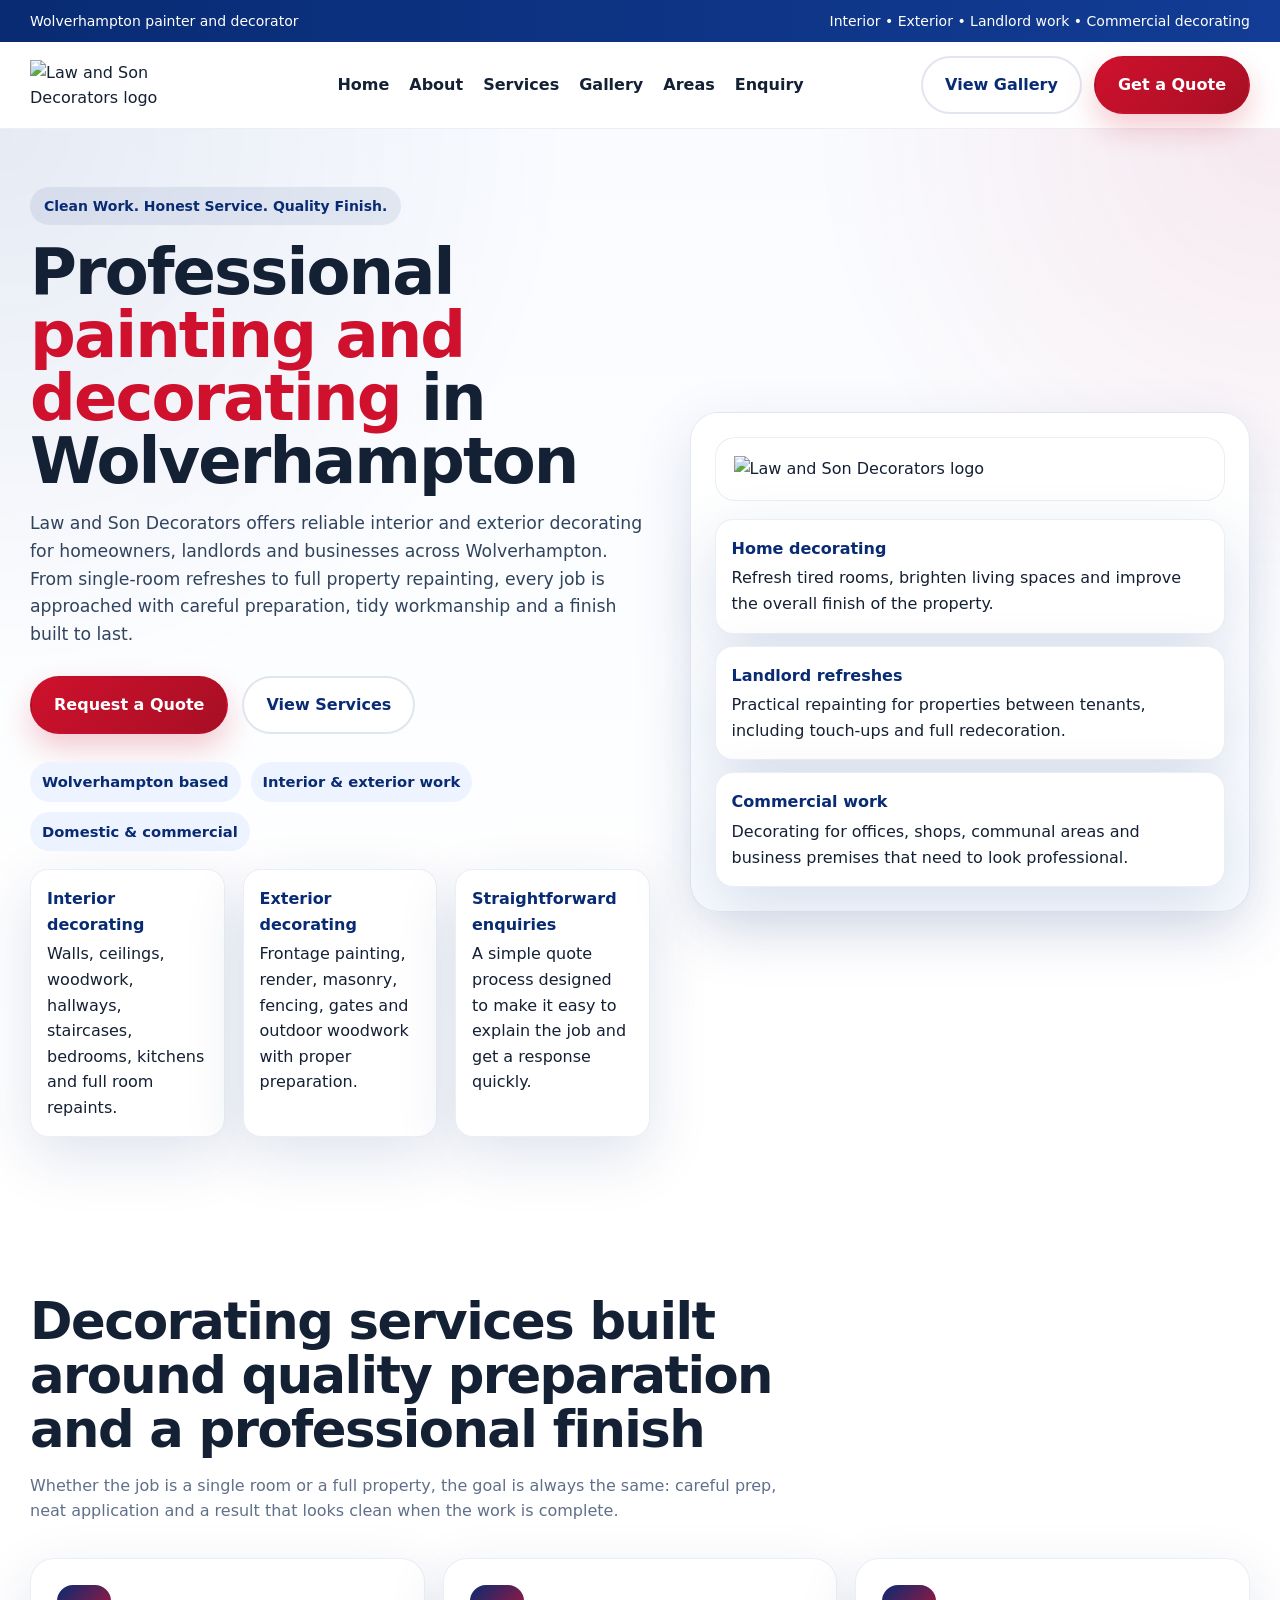
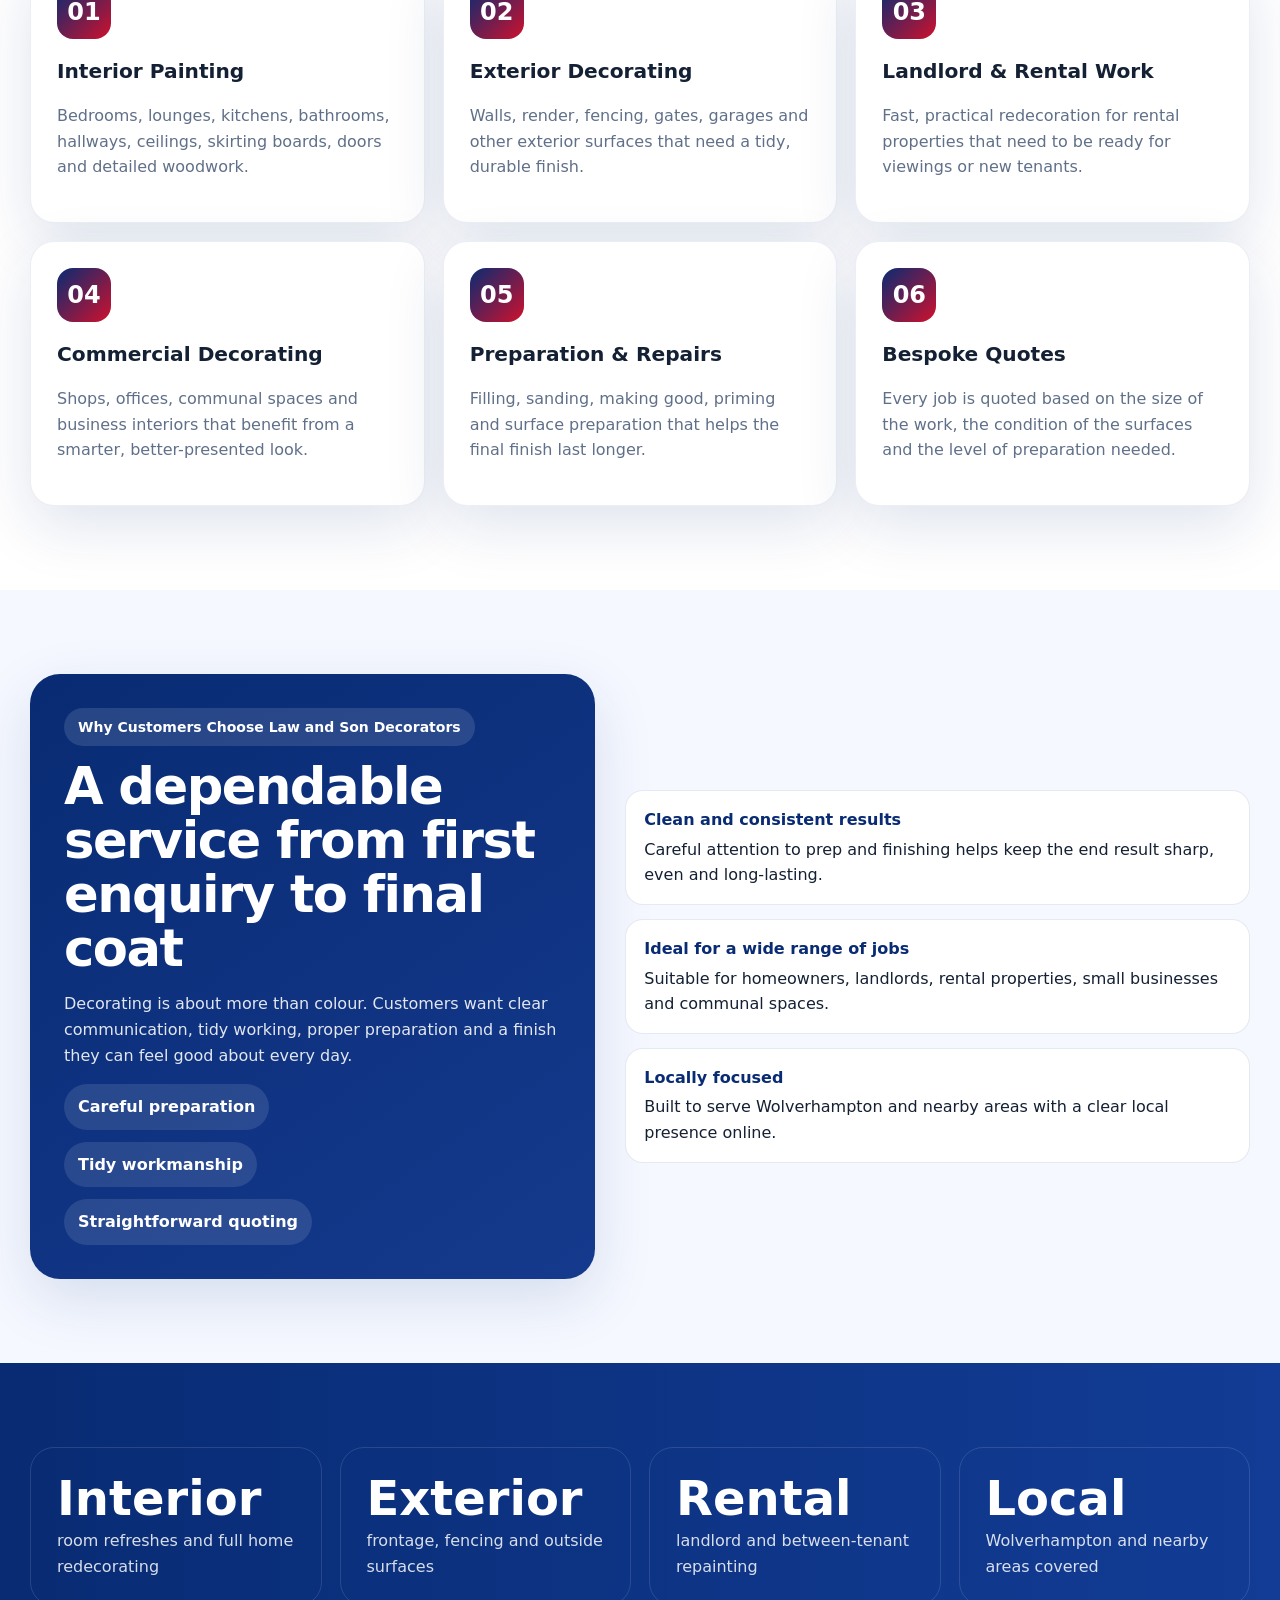
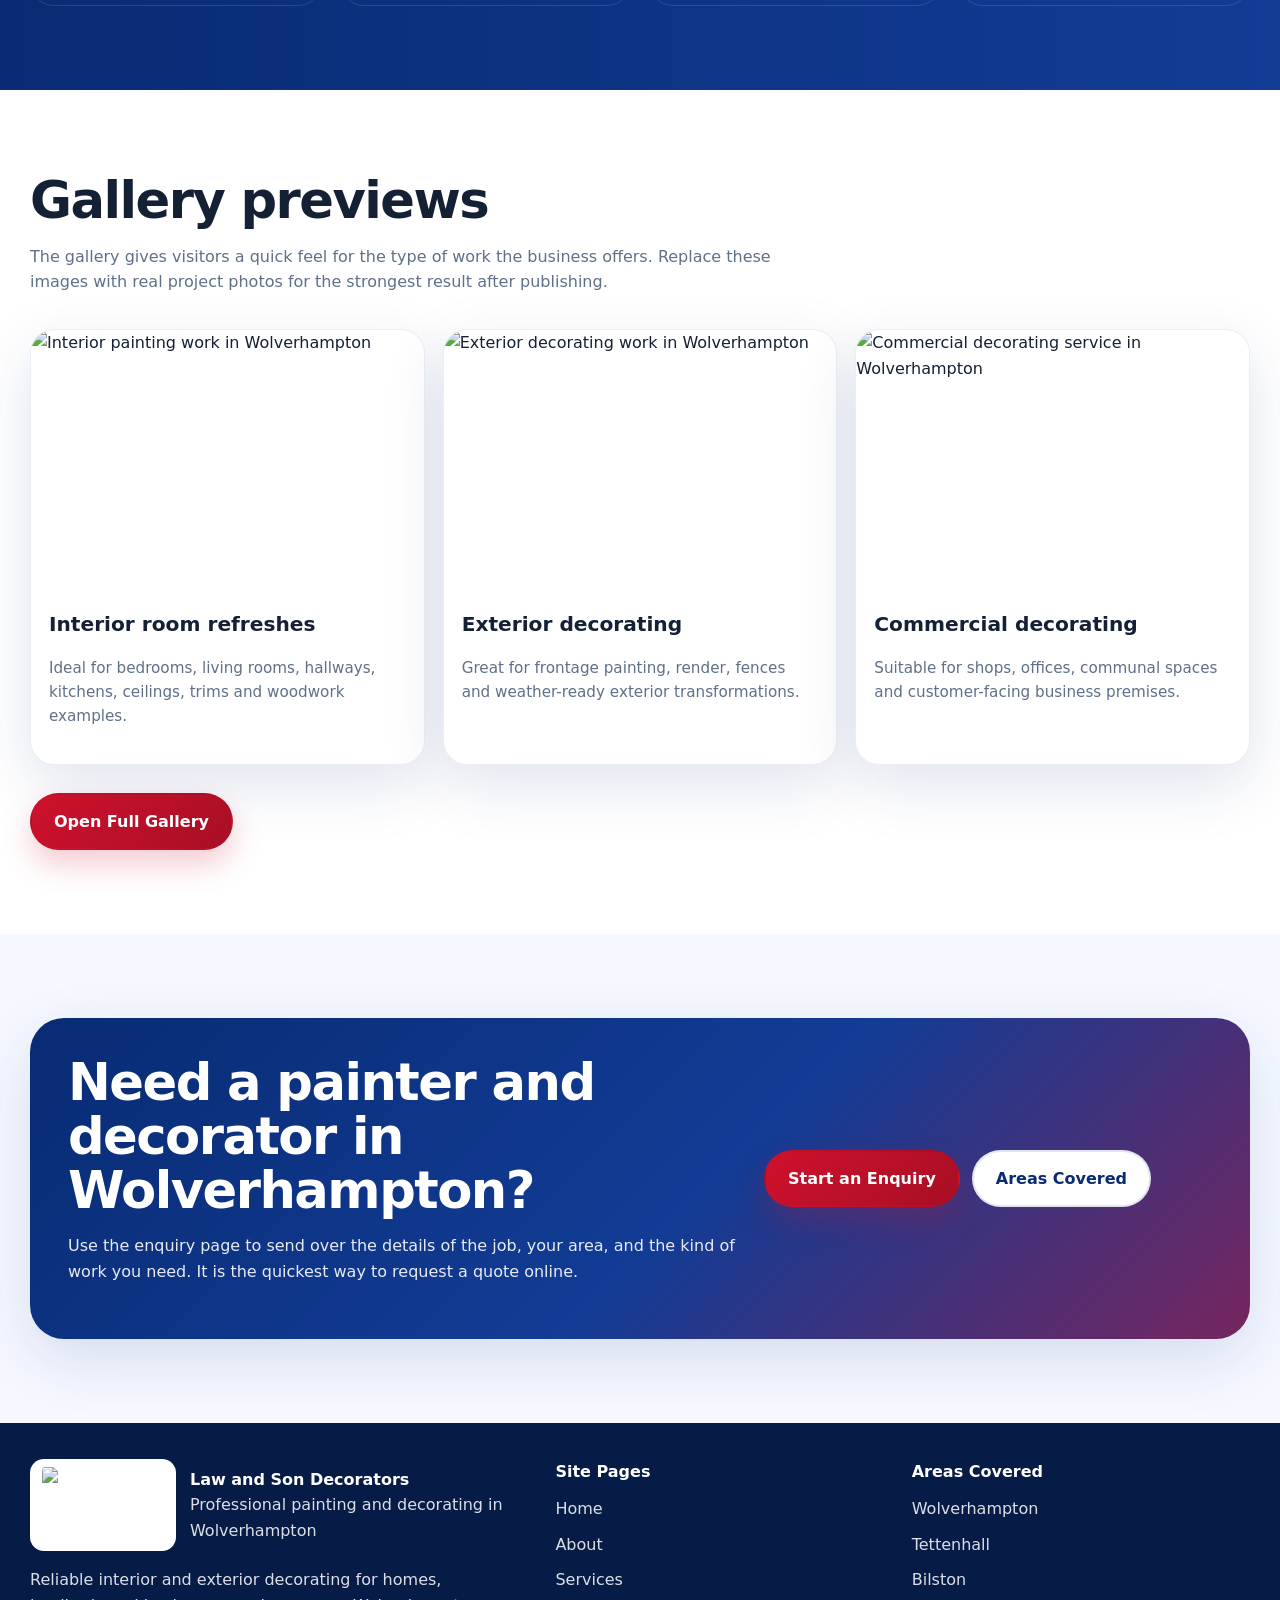
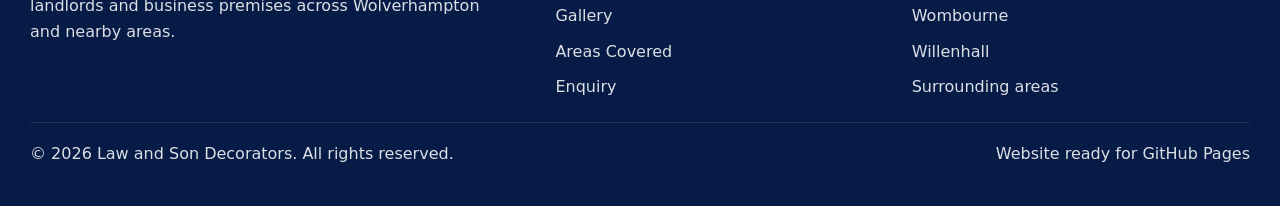
==== index.html @ c10cebc6 "Add files via upload" ====
<!DOCTYPE html>
<html lang="en-GB">
<head>
  <meta charset="UTF-8" />
<meta name="viewport" content="width=device-width, initial-scale=1.0" />
<link rel="icon" href="assets/images/favicon.png" />
<link rel="stylesheet" href="assets/css/styles.css" />
<script defer src="assets/js/main.js"></script>
  <title>Painter and Decorator Wolverhampton | Law and Son Decorators</title>
  <meta name="description" content="Law and Son Decorators provides professional painting and decorating in Wolverhampton, including interior painting, exterior decorating, landlord refreshes and commercial work." />
  <meta name="keywords" content="painter and decorator Wolverhampton, decorators Wolverhampton, interior painting Wolverhampton, exterior painting Wolverhampton, commercial decorator Wolverhampton" />
  <meta name="robots" content="index,follow,max-image-preview:large" />
  <link rel="canonical" href="https://www.lawandsondecorators.co.uk/" />
  <meta property="og:title" content="Law and Son Decorators | Painter and Decorator Wolverhampton" />
  <meta property="og:description" content="Professional painting and decorating services across Wolverhampton and nearby areas." />
  <meta property="og:type" content="website" />
  <meta property="og:locale" content="en_GB" />
  
<script type="application/ld+json">
{
  "@context":"https://schema.org",
  "@type":"HousePainter",
  "name":"Law and Son Decorators",
  "image":"https://www.lawandsondecorators.co.uk/assets/images/logo.jpg",
  "url":"https://www.lawandsondecorators.co.uk/",
  "areaServed":[
    {"@type":"City","name":"Wolverhampton"},
    {"@type":"Place","name":"Tettenhall"},
    {"@type":"Place","name":"Bilston"},
    {"@type":"Place","name":"Wombourne"},
    {"@type":"Place","name":"Willenhall"}
  ],
  "address":{
    "@type":"PostalAddress",
    "addressLocality":"Wolverhampton",
    "addressCountry":"GB"
  },
  "description":"Painting and decorating services in Wolverhampton including interior painting, exterior decorating, landlord refreshes and commercial decorating."
}
</script>

</head>
<body>
  
<div class="topbar">
  <div class="container topbar-inner">
    <div>Wolverhampton painter and decorator</div>
    <div>Interior • Exterior • Landlord work • Commercial decorating</div>
  </div>
</div>

  
<header>
  <div class="container">
    <nav class="nav">
      <a class="brand" href="index.html" aria-label="Law and Son Decorators home">
        <img src="assets/images/logo.jpg" alt="Law and Son Decorators logo" />
      </a>

      <div class="nav-links">
        <a href="index.html">Home</a>
        <a href="about.html">About</a>
        <a href="services.html">Services</a>
        <a href="gallery.html">Gallery</a>
        <a href="areas.html">Areas</a>
        <a href="enquiry.html">Enquiry</a>
      </div>

      <div class="nav-cta">
        <a class="btn btn-secondary" href="gallery.html">View Gallery</a>
        <a class="btn btn-primary" href="enquiry.html">Get a Quote</a>
      </div>

      <button class="menu-btn" id="menuToggle" aria-label="Toggle menu">Menu</button>
    </nav>

    <div class="mobile-panel" id="mobilePanel">
      <div class="mobile-links">
        <a href="index.html">Home</a>
        <a href="about.html">About</a>
        <a href="services.html">Services</a>
        <a href="gallery.html">Gallery</a>
        <a href="areas.html">Areas</a>
        <a href="enquiry.html">Enquiry</a>
      </div>
    </div>
  </div>
</header>


  <main>
    <section class="hero">
      <div class="container hero-grid">
        <div>
          <div class="eyebrow">Clean Work. Honest Service. Quality Finish.</div>
          <h1>Professional <span>painting and decorating</span> in Wolverhampton</h1>
          <p class="lead">
            Law and Son Decorators offers reliable interior and exterior decorating for homeowners, landlords and businesses across Wolverhampton.
            From single-room refreshes to full property repainting, every job is approached with careful preparation, tidy workmanship and a finish built to last.
          </p>

          <div class="hero-actions">
            <a class="btn btn-primary" href="enquiry.html">Request a Quote</a>
            <a class="btn btn-secondary" href="services.html">View Services</a>
          </div>

          <div class="tag-row">
            <span class="tag">Wolverhampton based</span>
            <span class="tag">Interior & exterior work</span>
            <span class="tag">Domestic & commercial</span>
          </div>

          <div class="hero-points">
            <div class="point">
              <strong>Interior decorating</strong>
              Walls, ceilings, woodwork, hallways, staircases, bedrooms, kitchens and full room repaints.
            </div>
            <div class="point">
              <strong>Exterior decorating</strong>
              Frontage painting, render, masonry, fencing, gates and outdoor woodwork with proper preparation.
            </div>
            <div class="point">
              <strong>Straightforward enquiries</strong>
              A simple quote process designed to make it easy to explain the job and get a response quickly.
            </div>
          </div>
        </div>

        <div class="hero-card">
          <div class="hero-logo">
            <img src="assets/images/logo.jpg" alt="Law and Son Decorators logo" />
          </div>
          <div class="quote-stack">
            <div class="point">
              <strong>Home decorating</strong>
              Refresh tired rooms, brighten living spaces and improve the overall finish of the property.
            </div>
            <div class="point">
              <strong>Landlord refreshes</strong>
              Practical repainting for properties between tenants, including touch-ups and full redecoration.
            </div>
            <div class="point">
              <strong>Commercial work</strong>
              Decorating for offices, shops, communal areas and business premises that need to look professional.
            </div>
          </div>
        </div>
      </div>
    </section>

    <section class="section">
      <div class="container">
        <div class="section-head">
          <h2>Decorating services built around quality preparation and a professional finish</h2>
          <p class="muted">
            Whether the job is a single room or a full property, the goal is always the same: careful prep, neat application and a result that looks clean when the work is complete.
          </p>
        </div>

        <div class="grid-3">
          <article class="card">
            <div class="icon">01</div>
            <h3>Interior Painting</h3>
            <p class="muted">Bedrooms, lounges, kitchens, bathrooms, hallways, ceilings, skirting boards, doors and detailed woodwork.</p>
          </article>
          <article class="card">
            <div class="icon">02</div>
            <h3>Exterior Decorating</h3>
            <p class="muted">Walls, render, fencing, gates, garages and other exterior surfaces that need a tidy, durable finish.</p>
          </article>
          <article class="card">
            <div class="icon">03</div>
            <h3>Landlord & Rental Work</h3>
            <p class="muted">Fast, practical redecoration for rental properties that need to be ready for viewings or new tenants.</p>
          </article>
          <article class="card">
            <div class="icon">04</div>
            <h3>Commercial Decorating</h3>
            <p class="muted">Shops, offices, communal spaces and business interiors that benefit from a smarter, better-presented look.</p>
          </article>
          <article class="card">
            <div class="icon">05</div>
            <h3>Preparation & Repairs</h3>
            <p class="muted">Filling, sanding, making good, priming and surface preparation that helps the final finish last longer.</p>
          </article>
          <article class="card">
            <div class="icon">06</div>
            <h3>Bespoke Quotes</h3>
            <p class="muted">Every job is quoted based on the size of the work, the condition of the surfaces and the level of preparation needed.</p>
          </article>
        </div>
      </div>
    </section>

    <section class="section off">
      <div class="container split">
        <div class="panel">
          <div>
            <div class="eyebrow">Why Customers Choose Law and Son Decorators</div>
            <h2 style="color:white;margin-top:14px;">A dependable service from first enquiry to final coat</h2>
            <p>
              Decorating is about more than colour. Customers want clear communication, tidy working, proper preparation and a finish they can feel good about every day.
            </p>
          </div>
          <div class="badges">
            <div class="badge">Careful preparation</div>
            <div class="badge">Tidy workmanship</div>
            <div class="badge">Straightforward quoting</div>
          </div>
        </div>

        <div>
          <div class="checklist">
            <div class="check">
              <strong>Clean and consistent results</strong>
              Careful attention to prep and finishing helps keep the end result sharp, even and long-lasting.
            </div>
            <div class="check">
              <strong>Ideal for a wide range of jobs</strong>
              Suitable for homeowners, landlords, rental properties, small businesses and communal spaces.
            </div>
            <div class="check">
              <strong>Locally focused</strong>
              Built to serve Wolverhampton and nearby areas with a clear local presence online.
            </div>
          </div>
        </div>
      </div>
    </section>

    <section class="section stats">
      <div class="container">
        <div class="stats-grid">
          <div class="stat-card">
            <strong>Interior</strong>
            <span>room refreshes and full home redecorating</span>
          </div>
          <div class="stat-card">
            <strong>Exterior</strong>
            <span>frontage, fencing and outside surfaces</span>
          </div>
          <div class="stat-card">
            <strong>Rental</strong>
            <span>landlord and between-tenant repainting</span>
          </div>
          <div class="stat-card">
            <strong>Local</strong>
            <span>Wolverhampton and nearby areas covered</span>
          </div>
        </div>
      </div>
    </section>

    <section class="section">
      <div class="container">
        <div class="section-head">
          <h2>Gallery previews</h2>
          <p class="muted">
            The gallery gives visitors a quick feel for the type of work the business offers. Replace these images with real project photos for the strongest result after publishing.
          </p>
        </div>

        <div class="gallery-grid">
          <article class="photo-card">
            <img src="assets/images/interior-painting.jpg" alt="Interior painting work in Wolverhampton" />
            <div class="copy">
              <h3>Interior room refreshes</h3>
              <p class="small">Ideal for bedrooms, living rooms, hallways, kitchens, ceilings, trims and woodwork examples.</p>
            </div>
          </article>
          <article class="photo-card">
            <img src="assets/images/exterior-decorating.jpg" alt="Exterior decorating work in Wolverhampton" />
            <div class="copy">
              <h3>Exterior decorating</h3>
              <p class="small">Great for frontage painting, render, fences and weather-ready exterior transformations.</p>
            </div>
          </article>
          <article class="photo-card">
            <img src="assets/images/commercial-decorating.jpg" alt="Commercial decorating service in Wolverhampton" />
            <div class="copy">
              <h3>Commercial decorating</h3>
              <p class="small">Suitable for shops, offices, communal spaces and customer-facing business premises.</p>
            </div>
          </article>
        </div>

        <div style="margin-top:28px;">
          <a class="btn btn-primary" href="gallery.html">Open Full Gallery</a>
        </div>
      </div>
    </section>

    <section class="section off">
      <div class="container">
        <div class="cta-box">
          <div>
            <h2 style="color:white;margin:0 0 12px;">Need a painter and decorator in Wolverhampton?</h2>
            <p>
              Use the enquiry page to send over the details of the job, your area, and the kind of work you need. It is the quickest way to request a quote online.
            </p>
          </div>
          <div style="display:flex;gap:12px;flex-wrap:wrap;">
            <a class="btn btn-primary" href="enquiry.html">Start an Enquiry</a>
            <a class="btn btn-secondary" href="areas.html">Areas Covered</a>
          </div>
        </div>
      </div>
    </section>
  </main>

  
<footer>
  <div class="container">
    <div class="footer-top">
      <div>
        <div class="footer-brand">
          <img src="assets/images/logo.jpg" alt="Law and Son Decorators footer logo" />
          <div>
            <div style="font-weight:800;color:white;">Law and Son Decorators</div>
            <div>Professional painting and decorating in Wolverhampton</div>
          </div>
        </div>
        <p style="max-width:46ch;margin-top:16px;">
          Reliable interior and exterior decorating for homes, landlords and business premises across Wolverhampton and nearby areas.
        </p>
      </div>

      <div>
        <div style="font-weight:800;color:white;margin-bottom:12px;">Site Pages</div>
        <div class="footer-list">
          <a href="index.html">Home</a>
          <a href="about.html">About</a>
          <a href="services.html">Services</a>
          <a href="gallery.html">Gallery</a>
          <a href="areas.html">Areas Covered</a>
          <a href="enquiry.html">Enquiry</a>
        </div>
      </div>

      <div>
        <div style="font-weight:800;color:white;margin-bottom:12px;">Areas Covered</div>
        <div class="footer-list">
          <span>Wolverhampton</span>
          <span>Tettenhall</span>
          <span>Bilston</span>
          <span>Wombourne</span>
          <span>Willenhall</span>
          <span>Surrounding areas</span>
        </div>
      </div>
    </div>

    <div class="copy-row">
      <div>© 2026 Law and Son Decorators. All rights reserved.</div>
      <div>Website ready for GitHub Pages</div>
    </div>
  </div>
</footer>

</body>
</html>
---- assets/css/styles.css ----
:root{
  --navy:#082b73;
  --navy-2:#123c95;
  --red:#cf112d;
  --red-2:#e43a52;
  --red-3:#a70f24;
  --white:#ffffff;
  --off:#f5f8ff;
  --off-2:#eef4ff;
  --ink:#142033;
  --muted:#607089;
  --line:#d8e1ef;
  --shadow:0 20px 60px rgba(8,43,115,.13);
  --radius:24px;
  --radius-sm:18px;
  --max:1220px;
}
*{box-sizing:border-box}
html{scroll-behavior:smooth}
body{
  margin:0;
  font-family:Inter,ui-sans-serif,system-ui,-apple-system,"Segoe UI",Arial,sans-serif;
  color:var(--ink);
  background:#fff;
  line-height:1.6;
}
img{max-width:100%;display:block}
a{text-decoration:none;color:inherit}
.container{width:min(var(--max),calc(100% - 32px));margin:0 auto}
.topbar{
  background:linear-gradient(90deg,var(--navy),var(--navy-2));
  color:#fff;
  font-size:14px;
}
.topbar-inner{
  display:flex;
  justify-content:space-between;
  gap:14px;
  flex-wrap:wrap;
  padding:10px 0;
}
header{
  position:sticky;
  top:0;
  z-index:50;
  background:rgba(255,255,255,.96);
  backdrop-filter:blur(14px);
  border-bottom:1px solid rgba(8,43,115,.08);
}
.nav{
  display:flex;
  align-items:center;
  justify-content:space-between;
  gap:18px;
  padding:14px 0;
}
.brand img{
  width:190px;
  max-width:44vw;
  object-fit:contain;
}
.nav-links{
  display:flex;
  align-items:center;
  gap:20px;
  font-weight:700;
}
.nav-links a:hover,.nav-links a.active{color:var(--navy)}
.nav-cta{
  display:flex;
  align-items:center;
  gap:12px;
}
.menu-btn{
  display:none;
  border:1px solid var(--line);
  background:#fff;
  border-radius:12px;
  padding:10px 12px;
  color:var(--navy);
  font-weight:800;
}
.mobile-panel{display:none;padding:0 0 14px}
.mobile-panel.open{display:block}
.mobile-links{
  display:grid;
  gap:10px;
  padding-top:10px;
  border-top:1px solid rgba(8,43,115,.08);
}
.mobile-links a{
  padding:10px 0;
  font-weight:700;
}
.btn{
  display:inline-flex;
  align-items:center;
  justify-content:center;
  gap:10px;
  border-radius:999px;
  padding:14px 22px;
  border:2px solid transparent;
  font-weight:800;
  transition:.2s ease;
}
.btn:hover{transform:translateY(-1px)}
.btn-primary{
  background:linear-gradient(135deg,var(--red),var(--red-3));
  color:#fff;
  box-shadow:0 14px 30px rgba(207,17,45,.22);
}
.btn-secondary{
  background:#fff;
  color:var(--navy);
  border-color:rgba(8,43,115,.12);
}
.hero{
  position:relative;
  overflow:hidden;
  background:
    radial-gradient(circle at top right, rgba(207,17,45,.08), transparent 28%),
    radial-gradient(circle at left top, rgba(8,43,115,.08), transparent 34%),
    linear-gradient(180deg, #f9fbff 0%, #fff 85%);
}
.hero-grid{
  display:grid;
  grid-template-columns:1.05fr .95fr;
  gap:40px;
  align-items:center;
  padding:58px 0 74px;
}
.eyebrow{
  display:inline-flex;
  align-items:center;
  gap:10px;
  padding:8px 14px;
  border-radius:999px;
  background:rgba(8,43,115,.08);
  color:var(--navy);
  font-weight:800;
  font-size:14px;
}
h1,.h1{
  font-size:clamp(2.4rem,5vw,4.7rem);
  line-height:.98;
  letter-spacing:-.03em;
  margin:16px 0 18px;
}
h2,.h2{
  font-size:clamp(2rem,4vw,3.2rem);
  line-height:1.05;
  letter-spacing:-.03em;
  margin:0 0 12px;
}
h3{
  margin:0 0 8px;
  font-size:1.26rem;
}
.lead{
  font-size:1.08rem;
  color:#31445d;
  max-width:63ch;
}
.hero h1 span,.page-banner h1 span{color:var(--red)}
.hero-actions{
  display:flex;
  gap:14px;
  flex-wrap:wrap;
  margin:28px 0;
}
.hero-points,.stats-grid,.grid-2,.grid-3,.gallery-grid,.service-detail-grid,.areas-grid,.testimonial-grid,.footer-top{
  display:grid;
  gap:18px;
}
.hero-points{grid-template-columns:repeat(3,minmax(0,1fr)); margin-top:18px}
.grid-2{grid-template-columns:repeat(2,minmax(0,1fr))}
.grid-3,.areas-grid,.testimonial-grid{grid-template-columns:repeat(3,minmax(0,1fr))}
.stats-grid{grid-template-columns:repeat(4,minmax(0,1fr))}
.gallery-grid{grid-template-columns:repeat(3,minmax(0,1fr))}
.service-detail-grid{grid-template-columns:repeat(2,minmax(0,1fr))}
.card,.stat-card,.info-card,.photo-card,.contact-card,.feature-card{
  background:#fff;
  border:1px solid rgba(8,43,115,.08);
  border-radius:var(--radius);
  padding:26px;
  box-shadow:var(--shadow);
}
.point{
  background:#fff;
  border:1px solid rgba(8,43,115,.08);
  border-radius:18px;
  padding:16px;
  box-shadow:var(--shadow);
}
.point strong,.check strong,.service-list li strong,.contact-list strong{display:block;color:var(--navy);margin-bottom:4px}
.hero-card{
  background:linear-gradient(180deg,#fff 0%,#f8fbff 100%);
  border:1px solid rgba(8,43,115,.10);
  border-radius:28px;
  padding:24px;
  box-shadow:var(--shadow);
}
.hero-logo{
  width:100%;
  background:#fff;
  border-radius:20px;
  padding:18px;
  border:1px solid rgba(8,43,115,.08);
}
.quote-stack{display:grid;gap:12px;margin-top:18px}
.section{padding:84px 0}
.section.off{background:var(--off)}
.section-head{
  max-width:780px;
  margin-bottom:34px;
}
.section-head.center{text-align:center;margin-left:auto;margin-right:auto}
.muted{color:var(--muted)}
.icon{
  width:54px;
  height:54px;
  border-radius:16px;
  display:grid;
  place-items:center;
  margin-bottom:16px;
  color:#fff;
  font-weight:900;
  font-size:24px;
  background:linear-gradient(135deg,var(--navy),var(--red));
}
.split{
  display:grid;
  grid-template-columns:.95fr 1.05fr;
  gap:30px;
  align-items:center;
}
.panel{
  background:linear-gradient(145deg,var(--navy),#153a8d);
  color:#fff;
  border-radius:30px;
  padding:34px;
  min-height:420px;
  box-shadow:var(--shadow);
  display:flex;
  flex-direction:column;
  justify-content:space-between;
}
.panel .eyebrow{background:rgba(255,255,255,.12); color:#fff}
.panel p{color:rgba(255,255,255,.88)}
.badges{display:grid;gap:12px}
.badge{
  display:inline-flex;
  width:fit-content;
  align-items:center;
  gap:10px;
  padding:10px 14px;
  border-radius:999px;
  background:rgba(255,255,255,.11);
  font-weight:700;
}
.checklist,.seo-list,.contact-list,.service-list,.process-grid{
  display:grid;
  gap:14px;
}
.check,.seo-item,.contact-item,.area-card{
  border:1px solid rgba(8,43,115,.10);
  border-radius:18px;
  padding:16px 18px;
  background:#fff;
}
.stats{
  background:linear-gradient(90deg,var(--navy),#123c95);
  color:#fff;
}
.stat-card{background:transparent;border-color:rgba(255,255,255,.12);box-shadow:none}
.stat-card strong{
  display:block;
  font-size:clamp(2rem,4vw,3rem);
  line-height:1;
  margin-bottom:6px;
}
.stat-card span{color:rgba(255,255,255,.84)}
.photo-card{
  padding:0;
  overflow:hidden;
}
.photo-card img{
  width:100%;
  height:260px;
  object-fit:cover;
}
.photo-card .copy{padding:18px 18px 20px}
.service-list{
  list-style:none;
  padding:0;
  margin:0;
}
.service-list li{
  border:1px solid rgba(8,43,115,.08);
  border-radius:18px;
  padding:16px 18px;
  background:#fff;
}
.page-banner{
  background:
    radial-gradient(circle at top right, rgba(207,17,45,.08), transparent 25%),
    linear-gradient(180deg,#f8fbff 0%,#fff 100%);
  padding:64px 0 54px;
}
.breadcrumb{
  font-size:.95rem;
  color:var(--muted);
}
.image-cover{
  width:100%;
  height:100%;
  min-height:340px;
  object-fit:cover;
  border-radius:28px;
  box-shadow:var(--shadow);
}
.form{
  display:grid;
  gap:14px;
}
.field{
  display:grid;
  gap:8px;
}
label{font-weight:700;color:var(--navy)}
input,textarea,select{
  width:100%;
  border:1px solid #cbd5e1;
  border-radius:16px;
  padding:14px 16px;
  font:inherit;
  outline:none;
  background:#fff;
}
input:focus,textarea:focus,select:focus{
  border-color:var(--navy);
  box-shadow:0 0 0 4px rgba(8,43,115,.08);
}
textarea{resize:vertical; min-height:170px}
footer{
  background:#061b46;
  color:rgba(255,255,255,.86);
  padding:36px 0 40px;
}
.footer-top{
  grid-template-columns:1.2fr .8fr .8fr;
  align-items:start;
  margin-bottom:22px;
}
.footer-brand{
  display:flex;
  align-items:center;
  gap:14px;
}
.footer-brand img{
  width:180px;
  background:#fff;
  padding:8px 12px;
  border-radius:14px;
}
.footer-list{
  display:grid;
  gap:10px;
}
.footer-list a:hover{color:#fff}
.copy-row{
  border-top:1px solid rgba(255,255,255,.10);
  padding-top:18px;
  display:flex;
  justify-content:space-between;
  gap:12px;
  flex-wrap:wrap;
}
.small{font-size:.95rem;color:var(--muted)}
.cta-box{
  background:linear-gradient(135deg,var(--navy),#123c95 55%,var(--red) 140%);
  color:#fff;
  border-radius:34px;
  padding:38px;
  box-shadow:var(--shadow);
  display:grid;
  grid-template-columns:1.2fr .8fr;
  gap:24px;
  align-items:center;
}
.cta-box p{color:rgba(255,255,255,.9)}
.table-like{
  display:grid;
  gap:12px;
}
.table-row{
  display:grid;
  grid-template-columns:1fr 1fr;
  gap:14px;
}
.notice{
  border-left:4px solid var(--red);
  padding-left:14px;
}
@media (max-width:1024px){
  .hero-grid,.split,.cta-box,.footer-top,.table-row{grid-template-columns:1fr}
  .grid-3,.gallery-grid,.service-detail-grid,.areas-grid,.testimonial-grid,.stats-grid{grid-template-columns:repeat(2,minmax(0,1fr))}
  .hero-points{grid-template-columns:1fr}
}
@media (max-width:780px){
  .nav-links,.nav-cta{display:none}
  .menu-btn{display:inline-flex}
  .section{padding:66px 0}
  .grid-2,.grid-3,.gallery-grid,.service-detail-grid,.areas-grid,.testimonial-grid,.stats-grid{grid-template-columns:1fr}
  .topbar-inner{justify-content:center;text-align:center}
  h1,.h1,h2,.h2{font-size:clamp(2rem,12vw,3.6rem)}
}

.faq-list{display:grid;gap:14px}
.faq-item{background:#fff;border:1px solid rgba(8,43,115,.08);border-radius:20px;padding:18px 20px;box-shadow:var(--shadow)}
.faq-item h3{margin:0 0 6px}
.tag-row{display:flex;gap:10px;flex-wrap:wrap;margin-top:14px}
.tag{display:inline-flex;align-items:center;padding:8px 12px;border-radius:999px;background:var(--off-2);color:var(--navy);font-weight:700;font-size:.92rem}
.highlight{background:linear-gradient(135deg,var(--off),#fff);border:1px solid rgba(8,43,115,.08);border-radius:24px;padding:24px;box-shadow:var(--shadow)}
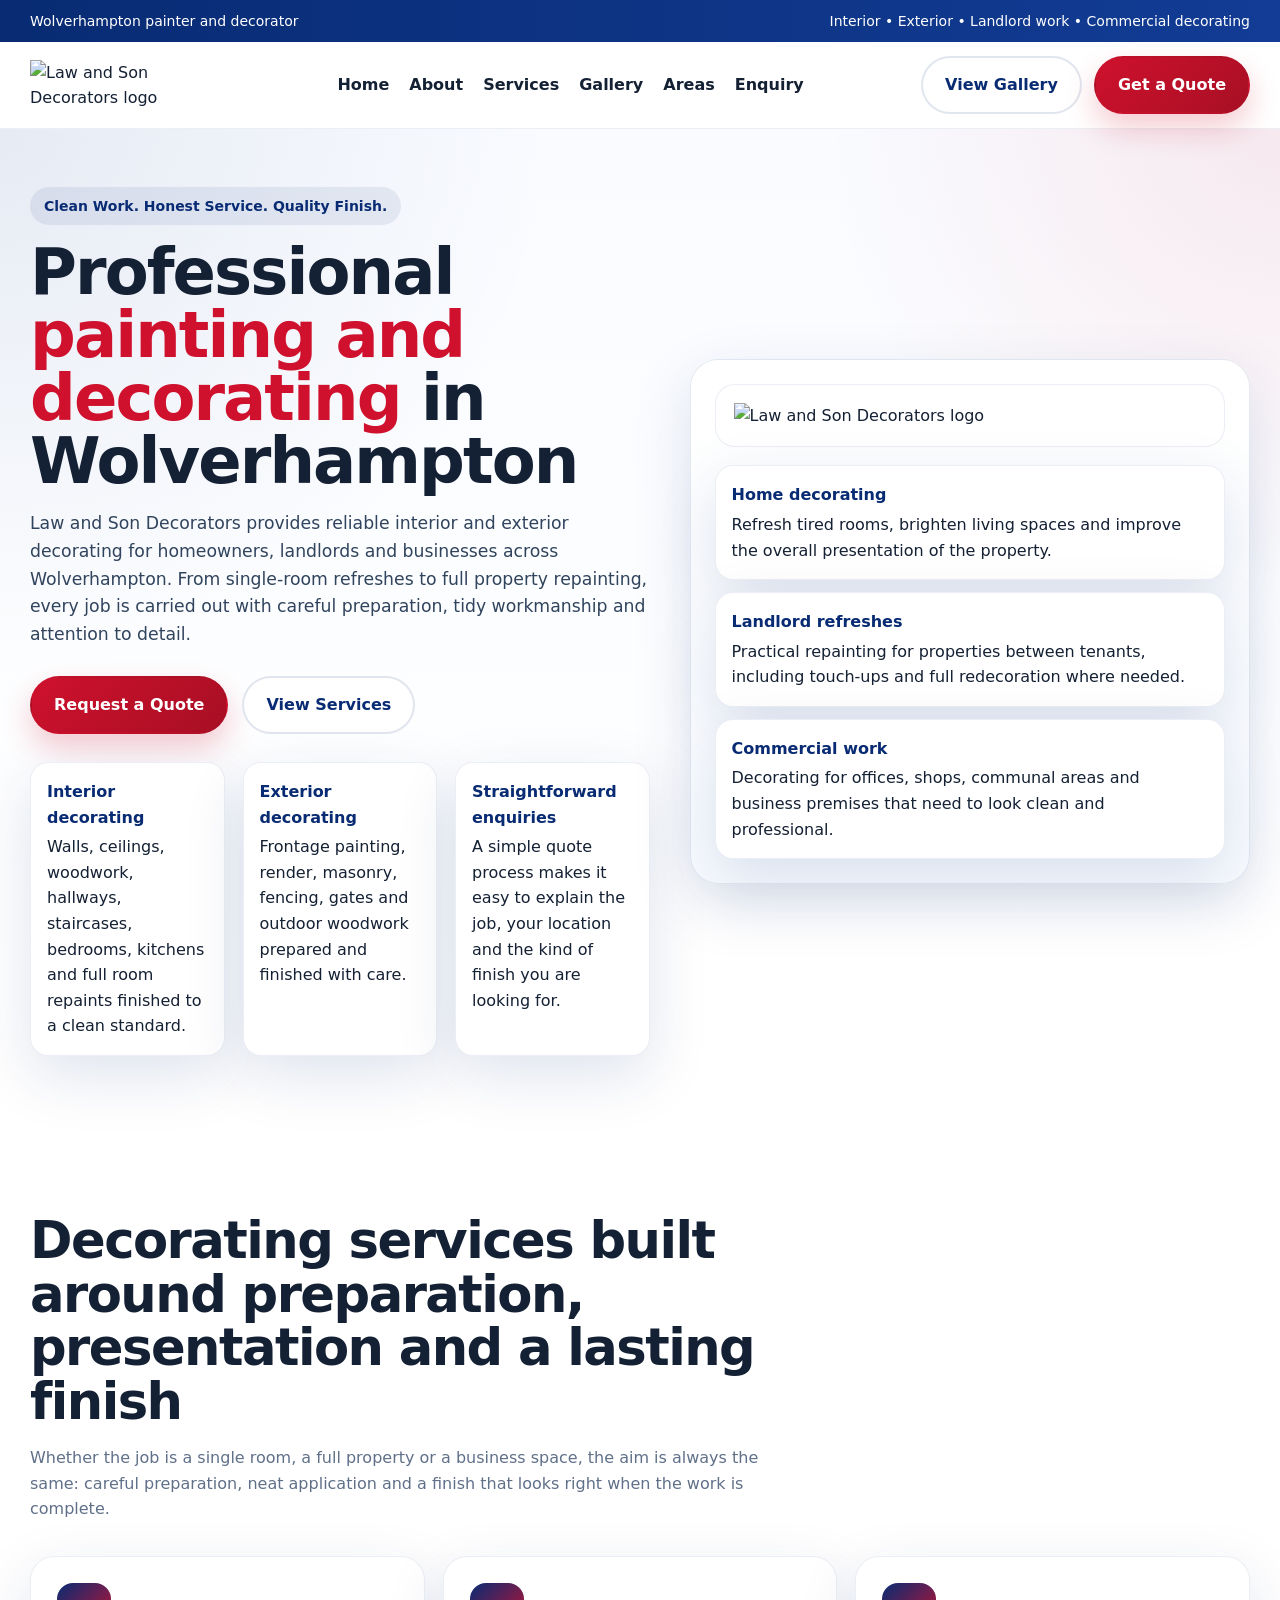
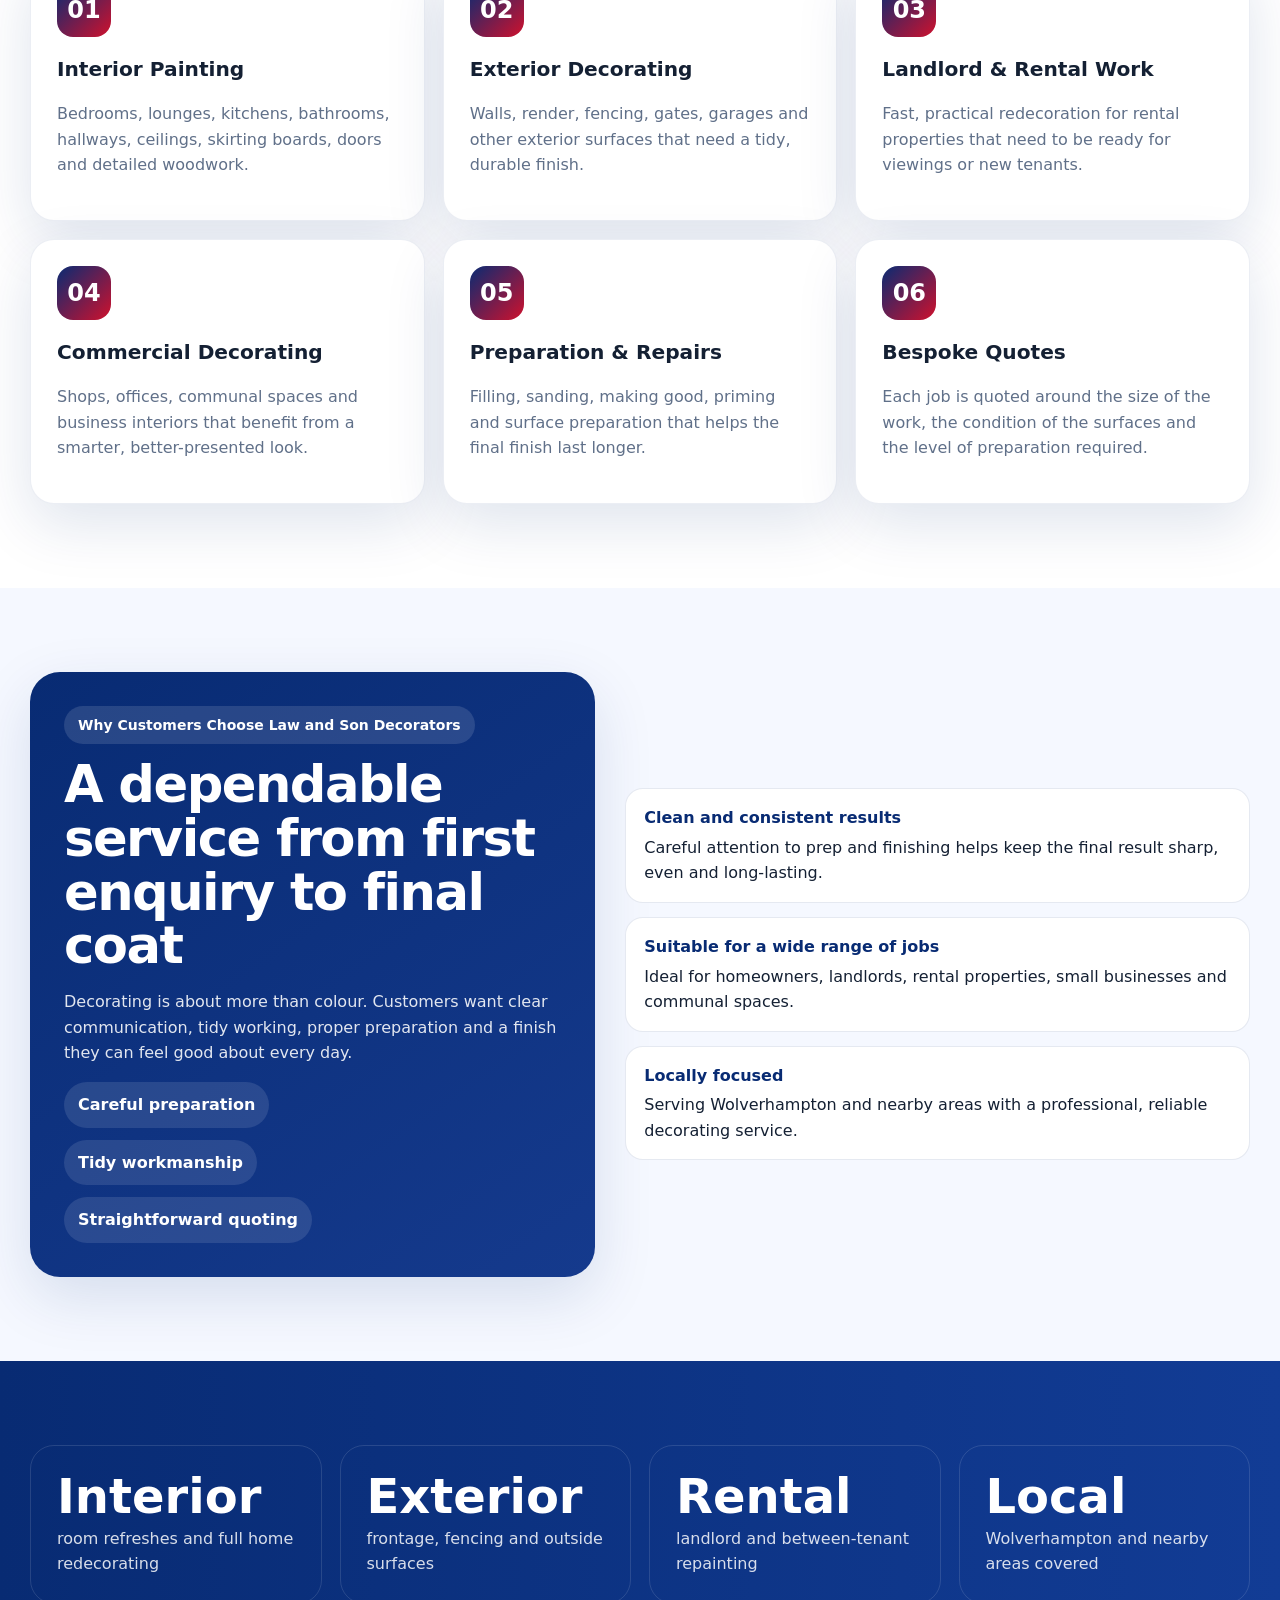
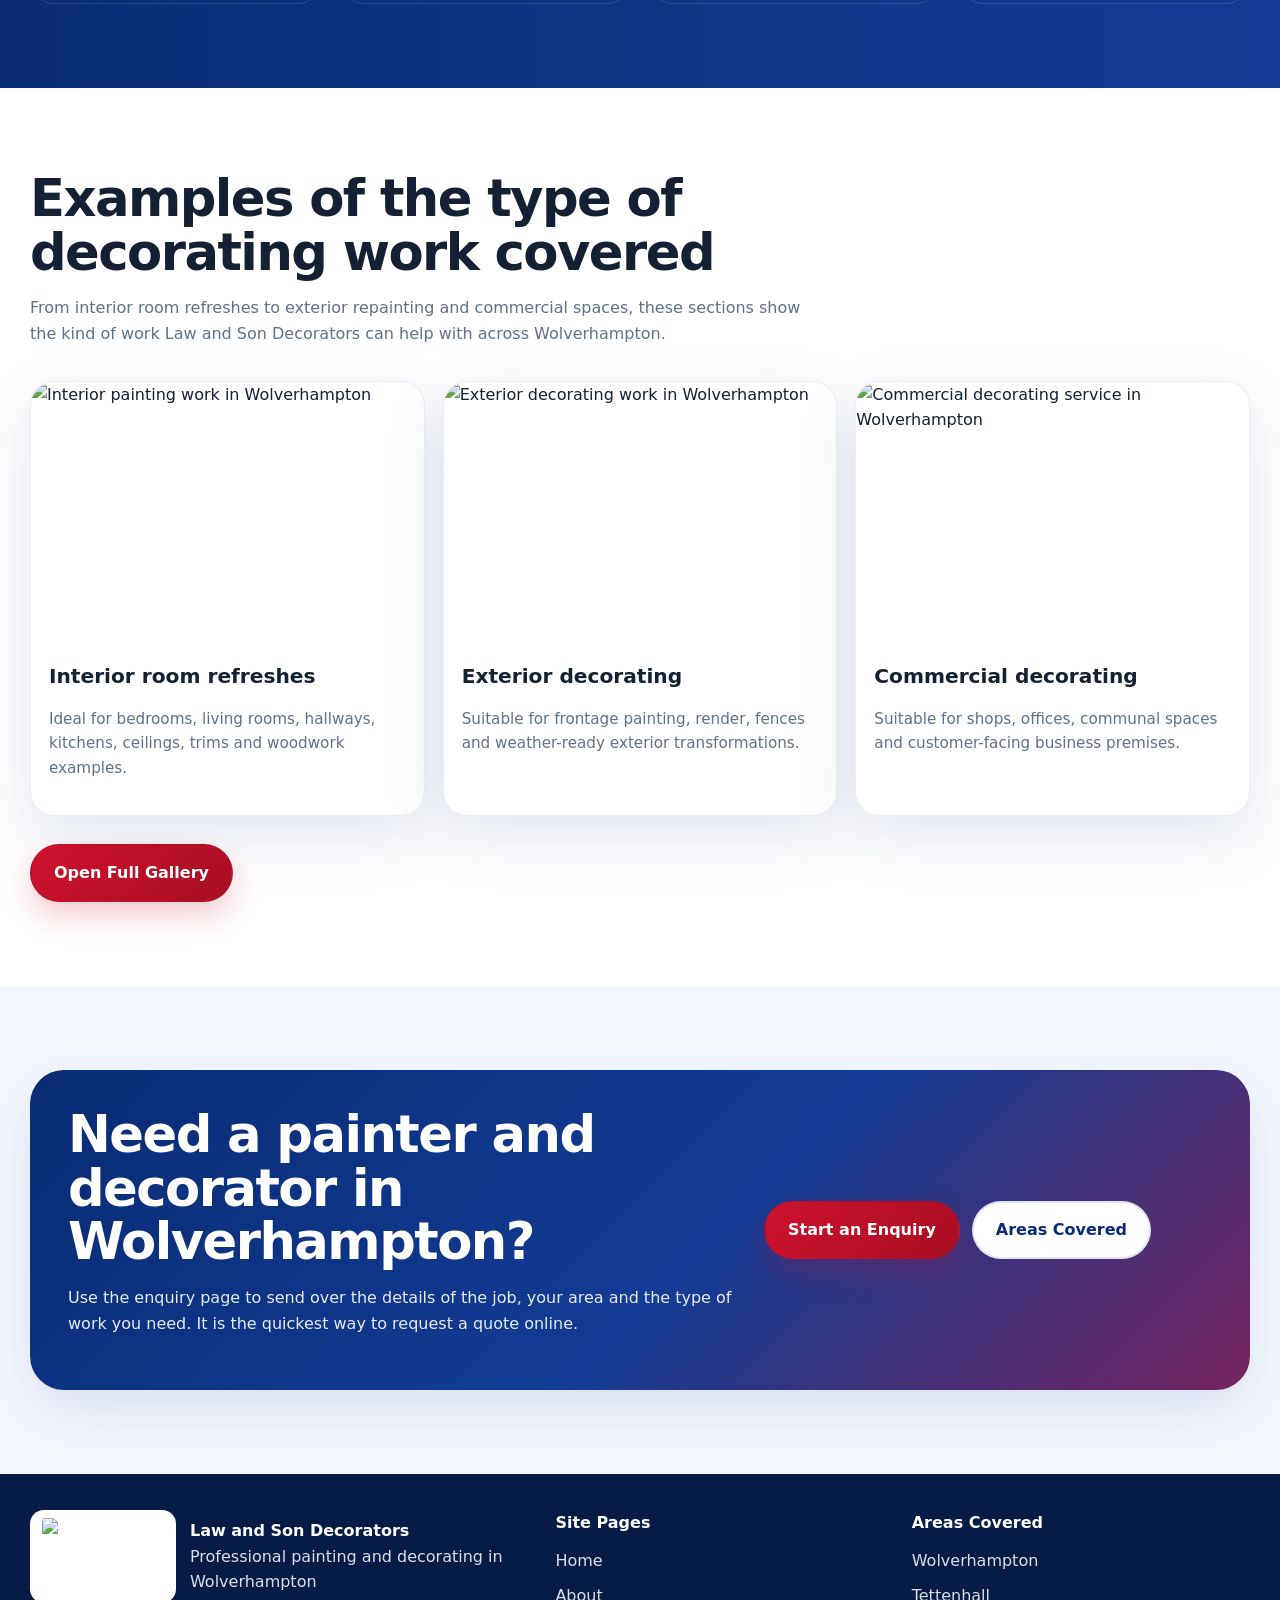
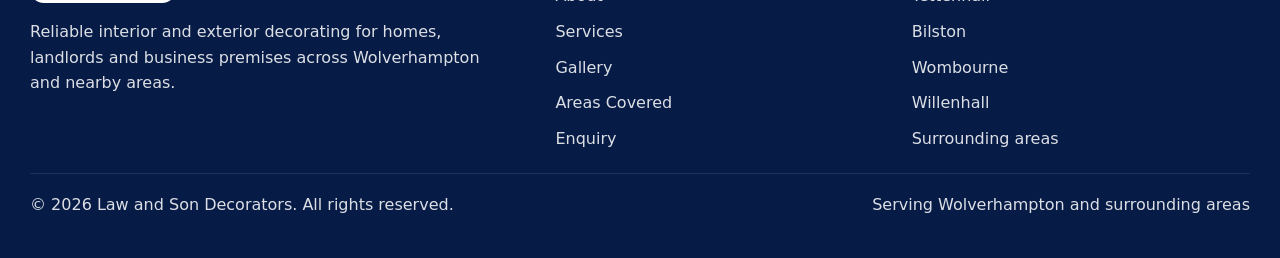
==== commit ff2f7e79: "Add files via upload" ====
--- a/index.html
+++ b/index.html
@@ -11,10 +11,6 @@
   <meta name="keywords" content="painter and decorator Wolverhampton, decorators Wolverhampton, interior painting Wolverhampton, exterior painting Wolverhampton, commercial decorator Wolverhampton" />
   <meta name="robots" content="index,follow,max-image-preview:large" />
   <link rel="canonical" href="https://www.lawandsondecorators.co.uk/" />
-  <meta property="og:title" content="Law and Son Decorators | Painter and Decorator Wolverhampton" />
-  <meta property="og:description" content="Professional painting and decorating services across Wolverhampton and nearby areas." />
-  <meta property="og:type" content="website" />
-  <meta property="og:locale" content="en_GB" />
   
 <script type="application/ld+json">
 {
@@ -87,7 +83,6 @@
   </div>
 </header>
 
-
   <main>
     <section class="hero">
       <div class="container hero-grid">
@@ -95,8 +90,8 @@
           <div class="eyebrow">Clean Work. Honest Service. Quality Finish.</div>
           <h1>Professional <span>painting and decorating</span> in Wolverhampton</h1>
           <p class="lead">
-            Law and Son Decorators offers reliable interior and exterior decorating for homeowners, landlords and businesses across Wolverhampton.
-            From single-room refreshes to full property repainting, every job is approached with careful preparation, tidy workmanship and a finish built to last.
+            Law and Son Decorators provides reliable interior and exterior decorating for homeowners, landlords and businesses across Wolverhampton.
+            From single-room refreshes to full property repainting, every job is carried out with careful preparation, tidy workmanship and attention to detail.
           </p>
 
           <div class="hero-actions">
@@ -104,24 +99,18 @@
             <a class="btn btn-secondary" href="services.html">View Services</a>
           </div>
 
-          <div class="tag-row">
-            <span class="tag">Wolverhampton based</span>
-            <span class="tag">Interior & exterior work</span>
-            <span class="tag">Domestic & commercial</span>
-          </div>
-
           <div class="hero-points">
             <div class="point">
               <strong>Interior decorating</strong>
-              Walls, ceilings, woodwork, hallways, staircases, bedrooms, kitchens and full room repaints.
+              Walls, ceilings, woodwork, hallways, staircases, bedrooms, kitchens and full room repaints finished to a clean standard.
             </div>
             <div class="point">
               <strong>Exterior decorating</strong>
-              Frontage painting, render, masonry, fencing, gates and outdoor woodwork with proper preparation.
+              Frontage painting, render, masonry, fencing, gates and outdoor woodwork prepared and finished with care.
             </div>
             <div class="point">
               <strong>Straightforward enquiries</strong>
-              A simple quote process designed to make it easy to explain the job and get a response quickly.
+              A simple quote process makes it easy to explain the job, your location and the kind of finish you are looking for.
             </div>
           </div>
         </div>
@@ -133,15 +122,15 @@
           <div class="quote-stack">
             <div class="point">
               <strong>Home decorating</strong>
-              Refresh tired rooms, brighten living spaces and improve the overall finish of the property.
+              Refresh tired rooms, brighten living spaces and improve the overall presentation of the property.
             </div>
             <div class="point">
               <strong>Landlord refreshes</strong>
-              Practical repainting for properties between tenants, including touch-ups and full redecoration.
+              Practical repainting for properties between tenants, including touch-ups and full redecoration where needed.
             </div>
             <div class="point">
               <strong>Commercial work</strong>
-              Decorating for offices, shops, communal areas and business premises that need to look professional.
+              Decorating for offices, shops, communal areas and business premises that need to look clean and professional.
             </div>
           </div>
         </div>
@@ -151,9 +140,9 @@
     <section class="section">
       <div class="container">
         <div class="section-head">
-          <h2>Decorating services built around quality preparation and a professional finish</h2>
+          <h2>Decorating services built around preparation, presentation and a lasting finish</h2>
           <p class="muted">
-            Whether the job is a single room or a full property, the goal is always the same: careful prep, neat application and a result that looks clean when the work is complete.
+            Whether the job is a single room, a full property or a business space, the aim is always the same: careful preparation, neat application and a finish that looks right when the work is complete.
           </p>
         </div>
 
@@ -186,7 +175,7 @@
           <article class="card">
             <div class="icon">06</div>
             <h3>Bespoke Quotes</h3>
-            <p class="muted">Every job is quoted based on the size of the work, the condition of the surfaces and the level of preparation needed.</p>
+            <p class="muted">Each job is quoted around the size of the work, the condition of the surfaces and the level of preparation required.</p>
           </article>
         </div>
       </div>
@@ -213,15 +202,15 @@
           <div class="checklist">
             <div class="check">
               <strong>Clean and consistent results</strong>
-              Careful attention to prep and finishing helps keep the end result sharp, even and long-lasting.
+              Careful attention to prep and finishing helps keep the final result sharp, even and long-lasting.
             </div>
             <div class="check">
-              <strong>Ideal for a wide range of jobs</strong>
-              Suitable for homeowners, landlords, rental properties, small businesses and communal spaces.
+              <strong>Suitable for a wide range of jobs</strong>
+              Ideal for homeowners, landlords, rental properties, small businesses and communal spaces.
             </div>
             <div class="check">
               <strong>Locally focused</strong>
-              Built to serve Wolverhampton and nearby areas with a clear local presence online.
+              Serving Wolverhampton and nearby areas with a professional, reliable decorating service.
             </div>
           </div>
         </div>
@@ -254,9 +243,9 @@
     <section class="section">
       <div class="container">
         <div class="section-head">
-          <h2>Gallery previews</h2>
+          <h2>Examples of the type of decorating work covered</h2>
           <p class="muted">
-            The gallery gives visitors a quick feel for the type of work the business offers. Replace these images with real project photos for the strongest result after publishing.
+            From interior room refreshes to exterior repainting and commercial spaces, these sections show the kind of work Law and Son Decorators can help with across Wolverhampton.
           </p>
         </div>
 
@@ -272,7 +261,7 @@
             <img src="assets/images/exterior-decorating.jpg" alt="Exterior decorating work in Wolverhampton" />
             <div class="copy">
               <h3>Exterior decorating</h3>
-              <p class="small">Great for frontage painting, render, fences and weather-ready exterior transformations.</p>
+              <p class="small">Suitable for frontage painting, render, fences and weather-ready exterior transformations.</p>
             </div>
           </article>
           <article class="photo-card">
@@ -296,7 +285,7 @@
           <div>
             <h2 style="color:white;margin:0 0 12px;">Need a painter and decorator in Wolverhampton?</h2>
             <p>
-              Use the enquiry page to send over the details of the job, your area, and the kind of work you need. It is the quickest way to request a quote online.
+              Use the enquiry page to send over the details of the job, your area and the type of work you need. It is the quickest way to request a quote online.
             </p>
           </div>
           <div style="display:flex;gap:12px;flex-wrap:wrap;">
@@ -307,7 +296,6 @@
       </div>
     </section>
   </main>
-
   
 <footer>
   <div class="container">
@@ -352,7 +340,7 @@
 
     <div class="copy-row">
       <div>© 2026 Law and Son Decorators. All rights reserved.</div>
-      <div>Website ready for GitHub Pages</div>
+      <div>Serving Wolverhampton and surrounding areas</div>
     </div>
   </div>
 </footer>
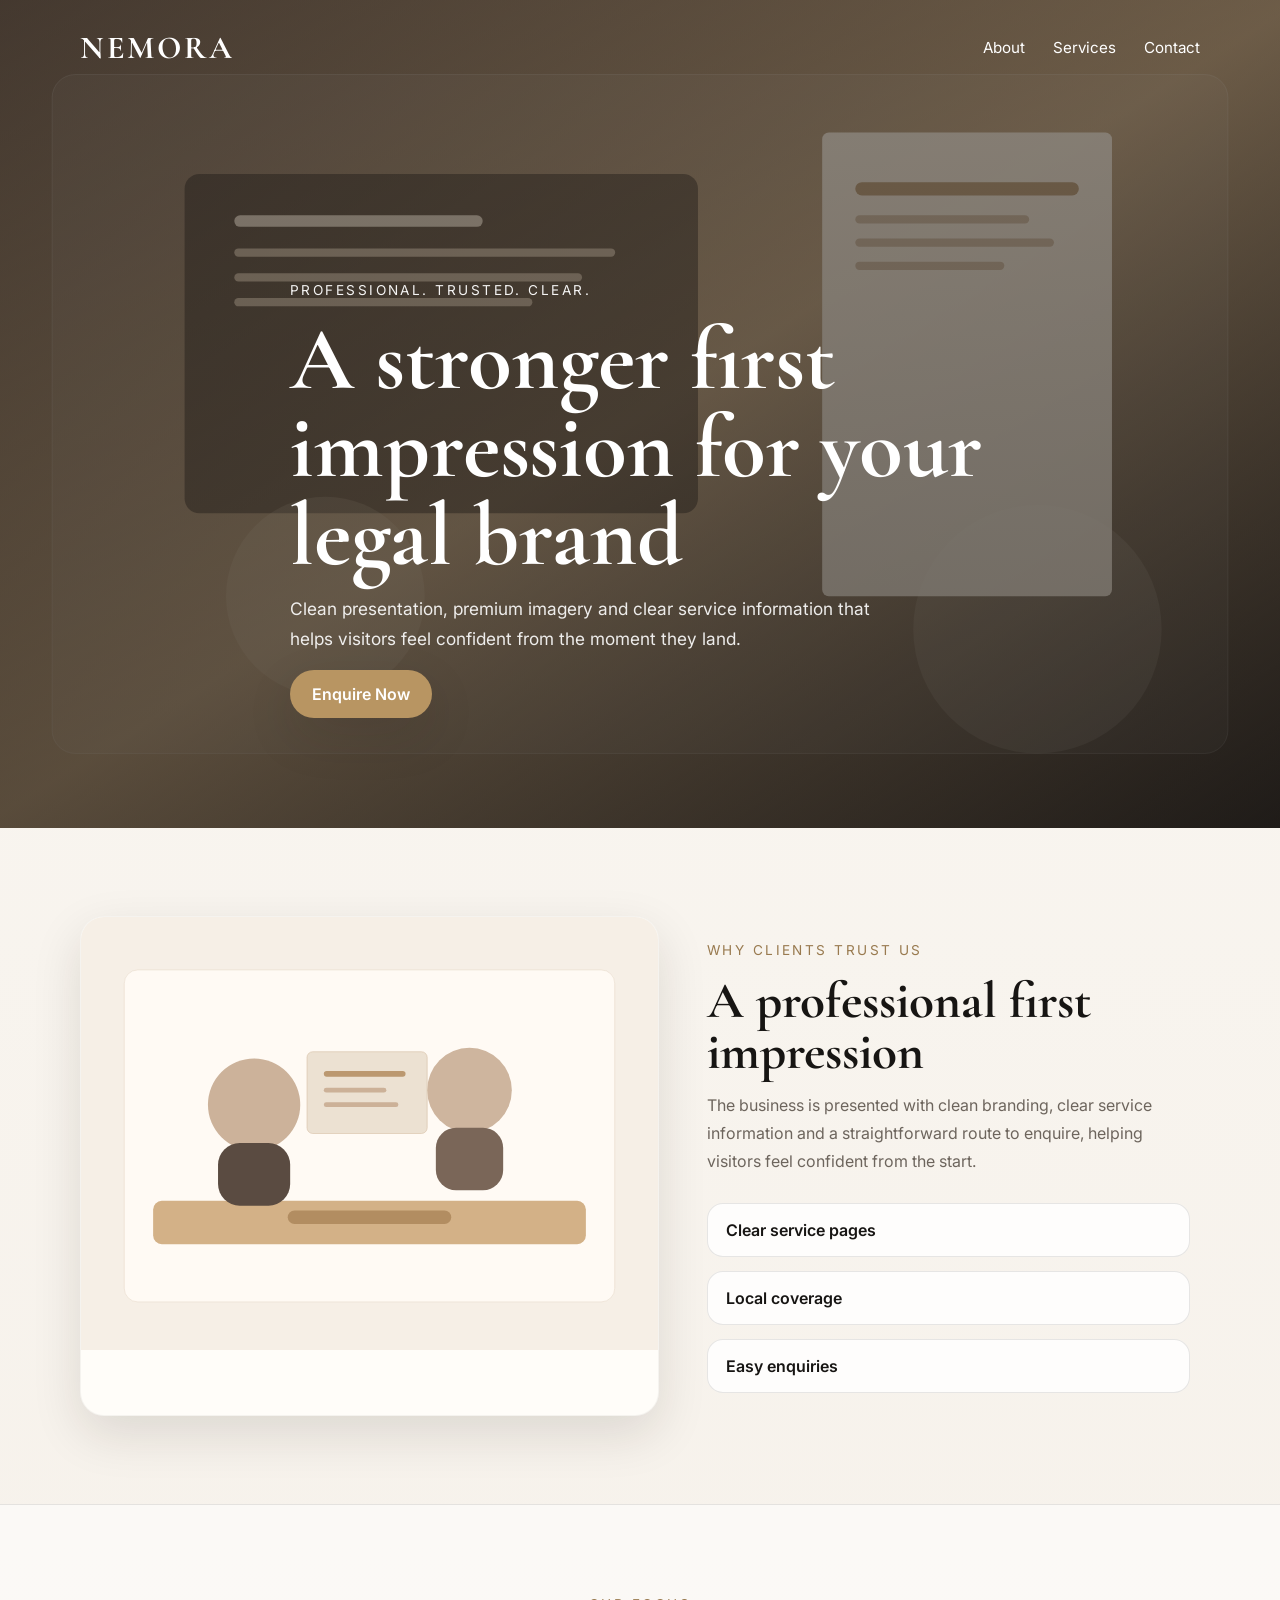
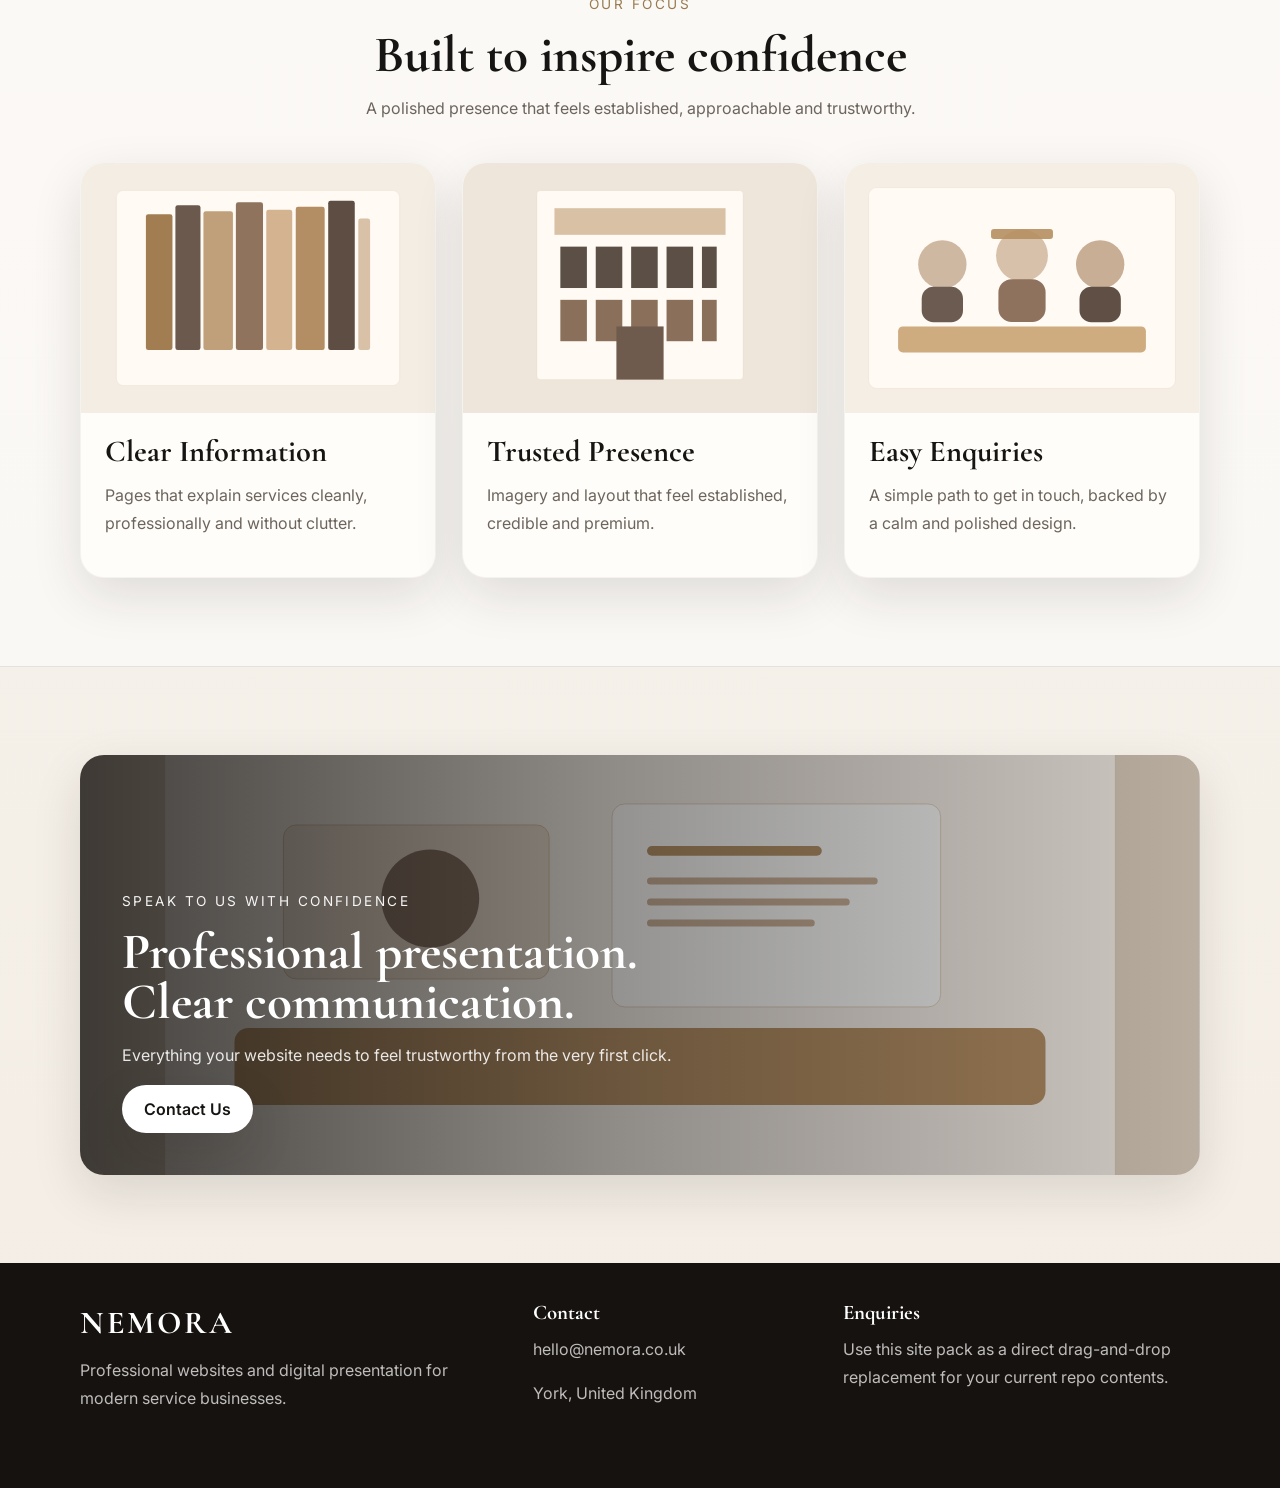
==== commit 50d91788: "Add files via upload" ====
--- a/index.html
+++ b/index.html
@@ -1,349 +1,115 @@
 <!DOCTYPE html>
-<html lang="en-GB">
+<html lang="en">
 <head>
   <meta charset="UTF-8" />
-<meta name="viewport" content="width=device-width, initial-scale=1.0" />
-<link rel="icon" href="assets/images/favicon.png" />
-<link rel="stylesheet" href="assets/css/styles.css" />
-<script defer src="assets/js/main.js"></script>
-  <title>Painter and Decorator Wolverhampton | Law and Son Decorators</title>
-  <meta name="description" content="Law and Son Decorators provides professional painting and decorating in Wolverhampton, including interior painting, exterior decorating, landlord refreshes and commercial work." />
-  <meta name="keywords" content="painter and decorator Wolverhampton, decorators Wolverhampton, interior painting Wolverhampton, exterior painting Wolverhampton, commercial decorator Wolverhampton" />
-  <meta name="robots" content="index,follow,max-image-preview:large" />
-  <link rel="canonical" href="https://www.lawandsondecorators.co.uk/" />
-  
-<script type="application/ld+json">
-{
-  "@context":"https://schema.org",
-  "@type":"HousePainter",
-  "name":"Law and Son Decorators",
-  "image":"https://www.lawandsondecorators.co.uk/assets/images/logo.jpg",
-  "url":"https://www.lawandsondecorators.co.uk/",
-  "areaServed":[
-    {"@type":"City","name":"Wolverhampton"},
-    {"@type":"Place","name":"Tettenhall"},
-    {"@type":"Place","name":"Bilston"},
-    {"@type":"Place","name":"Wombourne"},
-    {"@type":"Place","name":"Willenhall"}
-  ],
-  "address":{
-    "@type":"PostalAddress",
-    "addressLocality":"Wolverhampton",
-    "addressCountry":"GB"
-  },
-  "description":"Painting and decorating services in Wolverhampton including interior painting, exterior decorating, landlord refreshes and commercial decorating."
-}
-</script>
-
+  <meta name="viewport" content="width=device-width, initial-scale=1.0" />
+  <title>Professional Legal Services</title>
+  <link rel="preconnect" href="https://fonts.googleapis.com">
+  <link rel="preconnect" href="https://fonts.gstatic.com" crossorigin>
+  <link href="https://fonts.googleapis.com/css2?family=Cormorant+Garamond:wght@500;600;700&family=Inter:wght@400;500;600;700&display=swap" rel="stylesheet">
+  <link rel="stylesheet" href="assets/css/styles.css" />
 </head>
 <body>
-  
-<div class="topbar">
-  <div class="container topbar-inner">
-    <div>Wolverhampton painter and decorator</div>
-    <div>Interior • Exterior • Landlord work • Commercial decorating</div>
-  </div>
-</div>
-
-  
-<header>
-  <div class="container">
-    <nav class="nav">
-      <a class="brand" href="index.html" aria-label="Law and Son Decorators home">
-        <img src="assets/images/logo.jpg" alt="Law and Son Decorators logo" />
-      </a>
-
-      <div class="nav-links">
-        <a href="index.html">Home</a>
-        <a href="about.html">About</a>
-        <a href="services.html">Services</a>
-        <a href="gallery.html">Gallery</a>
-        <a href="areas.html">Areas</a>
-        <a href="enquiry.html">Enquiry</a>
-      </div>
-
-      <div class="nav-cta">
-        <a class="btn btn-secondary" href="gallery.html">View Gallery</a>
-        <a class="btn btn-primary" href="enquiry.html">Get a Quote</a>
-      </div>
-
-      <button class="menu-btn" id="menuToggle" aria-label="Toggle menu">Menu</button>
-    </nav>
-
-    <div class="mobile-panel" id="mobilePanel">
-      <div class="mobile-links">
-        <a href="index.html">Home</a>
-        <a href="about.html">About</a>
-        <a href="services.html">Services</a>
-        <a href="gallery.html">Gallery</a>
-        <a href="areas.html">Areas</a>
-        <a href="enquiry.html">Enquiry</a>
-      </div>
+  <header class="hero">
+    <div class="nav">
+      <div class="brand">NEMORA</div>
+      <nav>
+        <a href="#about">About</a>
+        <a href="#services">Services</a>
+        <a href="#contact">Contact</a>
+      </nav>
     </div>
-  </div>
-</header>
+    <div class="hero-overlay"></div>
+    <div class="hero-content container">
+      <span class="eyebrow">Professional. Trusted. Clear.</span>
+      <h1>A stronger first impression for your legal brand</h1>
+      <p>
+        Clean presentation, premium imagery and clear service information that helps visitors feel confident from the moment they land.
+      </p>
+      <a class="btn" href="#contact">Enquire Now</a>
+    </div>
+  </header>
 
   <main>
-    <section class="hero">
-      <div class="container hero-grid">
-        <div>
-          <div class="eyebrow">Clean Work. Honest Service. Quality Finish.</div>
-          <h1>Professional <span>painting and decorating</span> in Wolverhampton</h1>
-          <p class="lead">
-            Law and Son Decorators provides reliable interior and exterior decorating for homeowners, landlords and businesses across Wolverhampton.
-            From single-room refreshes to full property repainting, every job is carried out with careful preparation, tidy workmanship and attention to detail.
-          </p>
-
-          <div class="hero-actions">
-            <a class="btn btn-primary" href="enquiry.html">Request a Quote</a>
-            <a class="btn btn-secondary" href="services.html">View Services</a>
-          </div>
-
-          <div class="hero-points">
-            <div class="point">
-              <strong>Interior decorating</strong>
-              Walls, ceilings, woodwork, hallways, staircases, bedrooms, kitchens and full room repaints finished to a clean standard.
-            </div>
-            <div class="point">
-              <strong>Exterior decorating</strong>
-              Frontage painting, render, masonry, fencing, gates and outdoor woodwork prepared and finished with care.
-            </div>
-            <div class="point">
-              <strong>Straightforward enquiries</strong>
-              A simple quote process makes it easy to explain the job, your location and the kind of finish you are looking for.
-            </div>
-          </div>
-        </div>
-
-        <div class="hero-card">
-          <div class="hero-logo">
-            <img src="assets/images/logo.jpg" alt="Law and Son Decorators logo" />
-          </div>
-          <div class="quote-stack">
-            <div class="point">
-              <strong>Home decorating</strong>
-              Refresh tired rooms, brighten living spaces and improve the overall presentation of the property.
-            </div>
-            <div class="point">
-              <strong>Landlord refreshes</strong>
-              Practical repainting for properties between tenants, including touch-ups and full redecoration where needed.
-            </div>
-            <div class="point">
-              <strong>Commercial work</strong>
-              Decorating for offices, shops, communal areas and business premises that need to look clean and professional.
-            </div>
-          </div>
-        </div>
+    <section class="section container split" id="about">
+      <div class="image-card large">
+        <img src="assets/images/consultation.svg" alt="Professional legal consultation" />
+      </div>
+      <div class="text-block">
+        <span class="eyebrow dark">Why clients trust us</span>
+        <h2>A professional first impression</h2>
+        <p>
+          The business is presented with clean branding, clear service information and a straightforward route to enquire, helping visitors feel confident from the start.
+        </p>
+        <ul class="feature-list">
+          <li>Clear service pages</li>
+          <li>Local coverage</li>
+          <li>Easy enquiries</li>
+        </ul>
       </div>
     </section>
 
-    <section class="section">
-      <div class="container">
-        <div class="section-head">
-          <h2>Decorating services built around preparation, presentation and a lasting finish</h2>
-          <p class="muted">
-            Whether the job is a single room, a full property or a business space, the aim is always the same: careful preparation, neat application and a finish that looks right when the work is complete.
-          </p>
-        </div>
-
-        <div class="grid-3">
-          <article class="card">
-            <div class="icon">01</div>
-            <h3>Interior Painting</h3>
-            <p class="muted">Bedrooms, lounges, kitchens, bathrooms, hallways, ceilings, skirting boards, doors and detailed woodwork.</p>
-          </article>
-          <article class="card">
-            <div class="icon">02</div>
-            <h3>Exterior Decorating</h3>
-            <p class="muted">Walls, render, fencing, gates, garages and other exterior surfaces that need a tidy, durable finish.</p>
-          </article>
-          <article class="card">
-            <div class="icon">03</div>
-            <h3>Landlord & Rental Work</h3>
-            <p class="muted">Fast, practical redecoration for rental properties that need to be ready for viewings or new tenants.</p>
-          </article>
-          <article class="card">
-            <div class="icon">04</div>
-            <h3>Commercial Decorating</h3>
-            <p class="muted">Shops, offices, communal spaces and business interiors that benefit from a smarter, better-presented look.</p>
-          </article>
-          <article class="card">
-            <div class="icon">05</div>
-            <h3>Preparation & Repairs</h3>
-            <p class="muted">Filling, sanding, making good, priming and surface preparation that helps the final finish last longer.</p>
-          </article>
-          <article class="card">
-            <div class="icon">06</div>
-            <h3>Bespoke Quotes</h3>
-            <p class="muted">Each job is quoted around the size of the work, the condition of the surfaces and the level of preparation required.</p>
-          </article>
-        </div>
+    <section class="section soft" id="services">
+      <div class="container center-heading">
+        <span class="eyebrow dark">Our focus</span>
+        <h2>Built to inspire confidence</h2>
+        <p class="section-intro">A polished presence that feels established, approachable and trustworthy.</p>
+      </div>
+      <div class="container card-grid">
+        <article class="service-card">
+          <img src="assets/images/library.svg" alt="Law books and legal paperwork" />
+          <div class="service-content">
+            <h3>Clear Information</h3>
+            <p>Pages that explain services cleanly, professionally and without clutter.</p>
+          </div>
+        </article>
+        <article class="service-card">
+          <img src="assets/images/building.svg" alt="Professional office exterior" />
+          <div class="service-content">
+            <h3>Trusted Presence</h3>
+            <p>Imagery and layout that feel established, credible and premium.</p>
+          </div>
+        </article>
+        <article class="service-card">
+          <img src="assets/images/team.svg" alt="Professional team meeting" />
+          <div class="service-content">
+            <h3>Easy Enquiries</h3>
+            <p>A simple path to get in touch, backed by a calm and polished design.</p>
+          </div>
+        </article>
       </div>
     </section>
 
-    <section class="section off">
-      <div class="container split">
-        <div class="panel">
-          <div>
-            <div class="eyebrow">Why Customers Choose Law and Son Decorators</div>
-            <h2 style="color:white;margin-top:14px;">A dependable service from first enquiry to final coat</h2>
-            <p>
-              Decorating is about more than colour. Customers want clear communication, tidy working, proper preparation and a finish they can feel good about every day.
-            </p>
-          </div>
-          <div class="badges">
-            <div class="badge">Careful preparation</div>
-            <div class="badge">Tidy workmanship</div>
-            <div class="badge">Straightforward quoting</div>
-          </div>
-        </div>
-
-        <div>
-          <div class="checklist">
-            <div class="check">
-              <strong>Clean and consistent results</strong>
-              Careful attention to prep and finishing helps keep the final result sharp, even and long-lasting.
-            </div>
-            <div class="check">
-              <strong>Suitable for a wide range of jobs</strong>
-              Ideal for homeowners, landlords, rental properties, small businesses and communal spaces.
-            </div>
-            <div class="check">
-              <strong>Locally focused</strong>
-              Serving Wolverhampton and nearby areas with a professional, reliable decorating service.
-            </div>
-          </div>
-        </div>
-      </div>
-    </section>
-
-    <section class="section stats">
-      <div class="container">
-        <div class="stats-grid">
-          <div class="stat-card">
-            <strong>Interior</strong>
-            <span>room refreshes and full home redecorating</span>
-          </div>
-          <div class="stat-card">
-            <strong>Exterior</strong>
-            <span>frontage, fencing and outside surfaces</span>
-          </div>
-          <div class="stat-card">
-            <strong>Rental</strong>
-            <span>landlord and between-tenant repainting</span>
-          </div>
-          <div class="stat-card">
-            <strong>Local</strong>
-            <span>Wolverhampton and nearby areas covered</span>
-          </div>
-        </div>
-      </div>
-    </section>
-
-    <section class="section">
-      <div class="container">
-        <div class="section-head">
-          <h2>Examples of the type of decorating work covered</h2>
-          <p class="muted">
-            From interior room refreshes to exterior repainting and commercial spaces, these sections show the kind of work Law and Son Decorators can help with across Wolverhampton.
-          </p>
-        </div>
-
-        <div class="gallery-grid">
-          <article class="photo-card">
-            <img src="assets/images/interior-painting.jpg" alt="Interior painting work in Wolverhampton" />
-            <div class="copy">
-              <h3>Interior room refreshes</h3>
-              <p class="small">Ideal for bedrooms, living rooms, hallways, kitchens, ceilings, trims and woodwork examples.</p>
-            </div>
-          </article>
-          <article class="photo-card">
-            <img src="assets/images/exterior-decorating.jpg" alt="Exterior decorating work in Wolverhampton" />
-            <div class="copy">
-              <h3>Exterior decorating</h3>
-              <p class="small">Suitable for frontage painting, render, fences and weather-ready exterior transformations.</p>
-            </div>
-          </article>
-          <article class="photo-card">
-            <img src="assets/images/commercial-decorating.jpg" alt="Commercial decorating service in Wolverhampton" />
-            <div class="copy">
-              <h3>Commercial decorating</h3>
-              <p class="small">Suitable for shops, offices, communal spaces and customer-facing business premises.</p>
-            </div>
-          </article>
-        </div>
-
-        <div style="margin-top:28px;">
-          <a class="btn btn-primary" href="gallery.html">Open Full Gallery</a>
-        </div>
-      </div>
-    </section>
-
-    <section class="section off">
-      <div class="container">
-        <div class="cta-box">
-          <div>
-            <h2 style="color:white;margin:0 0 12px;">Need a painter and decorator in Wolverhampton?</h2>
-            <p>
-              Use the enquiry page to send over the details of the job, your area and the type of work you need. It is the quickest way to request a quote online.
-            </p>
-          </div>
-          <div style="display:flex;gap:12px;flex-wrap:wrap;">
-            <a class="btn btn-primary" href="enquiry.html">Start an Enquiry</a>
-            <a class="btn btn-secondary" href="areas.html">Areas Covered</a>
-          </div>
+    <section class="section container">
+      <div class="cta-banner">
+        <img src="assets/images/desk.svg" alt="Professional consultation desk" />
+        <div class="cta-overlay"></div>
+        <div class="cta-content">
+          <span class="eyebrow">Speak to us with confidence</span>
+          <h2>Professional presentation. Clear communication.</h2>
+          <p>Everything your website needs to feel trustworthy from the very first click.</p>
+          <a class="btn light" href="#contact">Contact Us</a>
         </div>
       </div>
     </section>
   </main>
-  
-<footer>
-  <div class="container">
-    <div class="footer-top">
+
+  <footer class="footer" id="contact">
+    <div class="container footer-grid">
       <div>
-        <div class="footer-brand">
-          <img src="assets/images/logo.jpg" alt="Law and Son Decorators footer logo" />
-          <div>
-            <div style="font-weight:800;color:white;">Law and Son Decorators</div>
-            <div>Professional painting and decorating in Wolverhampton</div>
-          </div>
-        </div>
-        <p style="max-width:46ch;margin-top:16px;">
-          Reliable interior and exterior decorating for homes, landlords and business premises across Wolverhampton and nearby areas.
-        </p>
+        <div class="brand brand-footer">NEMORA</div>
+        <p>Professional websites and digital presentation for modern service businesses.</p>
       </div>
-
       <div>
-        <div style="font-weight:800;color:white;margin-bottom:12px;">Site Pages</div>
-        <div class="footer-list">
-          <a href="index.html">Home</a>
-          <a href="about.html">About</a>
-          <a href="services.html">Services</a>
-          <a href="gallery.html">Gallery</a>
-          <a href="areas.html">Areas Covered</a>
-          <a href="enquiry.html">Enquiry</a>
-        </div>
+        <h4>Contact</h4>
+        <p>hello@nemora.co.uk</p>
+        <p>York, United Kingdom</p>
       </div>
-
       <div>
-        <div style="font-weight:800;color:white;margin-bottom:12px;">Areas Covered</div>
-        <div class="footer-list">
-          <span>Wolverhampton</span>
-          <span>Tettenhall</span>
-          <span>Bilston</span>
-          <span>Wombourne</span>
-          <span>Willenhall</span>
-          <span>Surrounding areas</span>
-        </div>
+        <h4>Enquiries</h4>
+        <p>Use this site pack as a direct drag-and-drop replacement for your current repo contents.</p>
       </div>
     </div>
-
-    <div class="copy-row">
-      <div>© 2026 Law and Son Decorators. All rights reserved.</div>
-      <div>Serving Wolverhampton and surrounding areas</div>
-    </div>
-  </div>
-</footer>
-
+  </footer>
 </body>
 </html>
--- a/assets/css/styles.css
+++ b/assets/css/styles.css
@@ -1,425 +1,232 @@
-
-:root{
-  --navy:#082b73;
-  --navy-2:#123c95;
-  --red:#cf112d;
-  --red-2:#e43a52;
-  --red-3:#a70f24;
-  --white:#ffffff;
-  --off:#f5f8ff;
-  --off-2:#eef4ff;
-  --ink:#142033;
-  --muted:#607089;
-  --line:#d8e1ef;
-  --shadow:0 20px 60px rgba(8,43,115,.13);
-  --radius:24px;
-  --radius-sm:18px;
-  --max:1220px;
-}
-*{box-sizing:border-box}
-html{scroll-behavior:smooth}
-body{
-  margin:0;
-  font-family:Inter,ui-sans-serif,system-ui,-apple-system,"Segoe UI",Arial,sans-serif;
-  color:var(--ink);
-  background:#fff;
-  line-height:1.6;
-}
-img{max-width:100%;display:block}
-a{text-decoration:none;color:inherit}
-.container{width:min(var(--max),calc(100% - 32px));margin:0 auto}
-.topbar{
-  background:linear-gradient(90deg,var(--navy),var(--navy-2));
-  color:#fff;
-  font-size:14px;
-}
-.topbar-inner{
-  display:flex;
-  justify-content:space-between;
-  gap:14px;
-  flex-wrap:wrap;
-  padding:10px 0;
-}
-header{
-  position:sticky;
-  top:0;
-  z-index:50;
-  background:rgba(255,255,255,.96);
-  backdrop-filter:blur(14px);
-  border-bottom:1px solid rgba(8,43,115,.08);
-}
-.nav{
-  display:flex;
-  align-items:center;
-  justify-content:space-between;
-  gap:18px;
-  padding:14px 0;
-}
-.brand img{
-  width:190px;
-  max-width:44vw;
-  object-fit:contain;
-}
-.nav-links{
-  display:flex;
-  align-items:center;
-  gap:20px;
-  font-weight:700;
-}
-.nav-links a:hover,.nav-links a.active{color:var(--navy)}
-.nav-cta{
-  display:flex;
-  align-items:center;
-  gap:12px;
-}
-.menu-btn{
-  display:none;
-  border:1px solid var(--line);
-  background:#fff;
-  border-radius:12px;
-  padding:10px 12px;
-  color:var(--navy);
-  font-weight:800;
-}
-.mobile-panel{display:none;padding:0 0 14px}
-.mobile-panel.open{display:block}
-.mobile-links{
-  display:grid;
-  gap:10px;
-  padding-top:10px;
-  border-top:1px solid rgba(8,43,115,.08);
-}
-.mobile-links a{
-  padding:10px 0;
-  font-weight:700;
-}
-.btn{
-  display:inline-flex;
-  align-items:center;
-  justify-content:center;
-  gap:10px;
-  border-radius:999px;
-  padding:14px 22px;
-  border:2px solid transparent;
-  font-weight:800;
-  transition:.2s ease;
-}
-.btn:hover{transform:translateY(-1px)}
-.btn-primary{
-  background:linear-gradient(135deg,var(--red),var(--red-3));
-  color:#fff;
-  box-shadow:0 14px 30px rgba(207,17,45,.22);
-}
-.btn-secondary{
-  background:#fff;
-  color:var(--navy);
-  border-color:rgba(8,43,115,.12);
-}
-.hero{
-  position:relative;
-  overflow:hidden;
-  background:
-    radial-gradient(circle at top right, rgba(207,17,45,.08), transparent 28%),
-    radial-gradient(circle at left top, rgba(8,43,115,.08), transparent 34%),
-    linear-gradient(180deg, #f9fbff 0%, #fff 85%);
-}
-.hero-grid{
-  display:grid;
-  grid-template-columns:1.05fr .95fr;
-  gap:40px;
-  align-items:center;
-  padding:58px 0 74px;
-}
-.eyebrow{
-  display:inline-flex;
-  align-items:center;
-  gap:10px;
-  padding:8px 14px;
-  border-radius:999px;
-  background:rgba(8,43,115,.08);
-  color:var(--navy);
-  font-weight:800;
-  font-size:14px;
-}
-h1,.h1{
-  font-size:clamp(2.4rem,5vw,4.7rem);
-  line-height:.98;
-  letter-spacing:-.03em;
-  margin:16px 0 18px;
-}
-h2,.h2{
-  font-size:clamp(2rem,4vw,3.2rem);
-  line-height:1.05;
-  letter-spacing:-.03em;
-  margin:0 0 12px;
-}
-h3{
-  margin:0 0 8px;
-  font-size:1.26rem;
-}
-.lead{
-  font-size:1.08rem;
-  color:#31445d;
-  max-width:63ch;
-}
-.hero h1 span,.page-banner h1 span{color:var(--red)}
-.hero-actions{
-  display:flex;
-  gap:14px;
-  flex-wrap:wrap;
-  margin:28px 0;
-}
-.hero-points,.stats-grid,.grid-2,.grid-3,.gallery-grid,.service-detail-grid,.areas-grid,.testimonial-grid,.footer-top{
-  display:grid;
-  gap:18px;
-}
-.hero-points{grid-template-columns:repeat(3,minmax(0,1fr)); margin-top:18px}
-.grid-2{grid-template-columns:repeat(2,minmax(0,1fr))}
-.grid-3,.areas-grid,.testimonial-grid{grid-template-columns:repeat(3,minmax(0,1fr))}
-.stats-grid{grid-template-columns:repeat(4,minmax(0,1fr))}
-.gallery-grid{grid-template-columns:repeat(3,minmax(0,1fr))}
-.service-detail-grid{grid-template-columns:repeat(2,minmax(0,1fr))}
-.card,.stat-card,.info-card,.photo-card,.contact-card,.feature-card{
-  background:#fff;
-  border:1px solid rgba(8,43,115,.08);
-  border-radius:var(--radius);
-  padding:26px;
-  box-shadow:var(--shadow);
-}
-.point{
-  background:#fff;
-  border:1px solid rgba(8,43,115,.08);
-  border-radius:18px;
-  padding:16px;
-  box-shadow:var(--shadow);
-}
-.point strong,.check strong,.service-list li strong,.contact-list strong{display:block;color:var(--navy);margin-bottom:4px}
-.hero-card{
-  background:linear-gradient(180deg,#fff 0%,#f8fbff 100%);
-  border:1px solid rgba(8,43,115,.10);
-  border-radius:28px;
-  padding:24px;
-  box-shadow:var(--shadow);
-}
-.hero-logo{
-  width:100%;
-  background:#fff;
-  border-radius:20px;
-  padding:18px;
-  border:1px solid rgba(8,43,115,.08);
-}
-.quote-stack{display:grid;gap:12px;margin-top:18px}
-.section{padding:84px 0}
-.section.off{background:var(--off)}
-.section-head{
-  max-width:780px;
-  margin-bottom:34px;
-}
-.section-head.center{text-align:center;margin-left:auto;margin-right:auto}
-.muted{color:var(--muted)}
-.icon{
-  width:54px;
-  height:54px;
-  border-radius:16px;
-  display:grid;
-  place-items:center;
-  margin-bottom:16px;
-  color:#fff;
-  font-weight:900;
-  font-size:24px;
-  background:linear-gradient(135deg,var(--navy),var(--red));
-}
-.split{
-  display:grid;
-  grid-template-columns:.95fr 1.05fr;
-  gap:30px;
-  align-items:center;
-}
-.panel{
-  background:linear-gradient(145deg,var(--navy),#153a8d);
-  color:#fff;
-  border-radius:30px;
-  padding:34px;
-  min-height:420px;
-  box-shadow:var(--shadow);
-  display:flex;
-  flex-direction:column;
-  justify-content:space-between;
-}
-.panel .eyebrow{background:rgba(255,255,255,.12); color:#fff}
-.panel p{color:rgba(255,255,255,.88)}
-.badges{display:grid;gap:12px}
-.badge{
-  display:inline-flex;
-  width:fit-content;
-  align-items:center;
-  gap:10px;
-  padding:10px 14px;
-  border-radius:999px;
-  background:rgba(255,255,255,.11);
-  font-weight:700;
-}
-.checklist,.seo-list,.contact-list,.service-list,.process-grid{
-  display:grid;
-  gap:14px;
-}
-.check,.seo-item,.contact-item,.area-card{
-  border:1px solid rgba(8,43,115,.10);
-  border-radius:18px;
-  padding:16px 18px;
-  background:#fff;
-}
-.stats{
-  background:linear-gradient(90deg,var(--navy),#123c95);
-  color:#fff;
-}
-.stat-card{background:transparent;border-color:rgba(255,255,255,.12);box-shadow:none}
-.stat-card strong{
-  display:block;
-  font-size:clamp(2rem,4vw,3rem);
-  line-height:1;
-  margin-bottom:6px;
-}
-.stat-card span{color:rgba(255,255,255,.84)}
-.photo-card{
-  padding:0;
-  overflow:hidden;
-}
-.photo-card img{
-  width:100%;
-  height:260px;
-  object-fit:cover;
-}
-.photo-card .copy{padding:18px 18px 20px}
-.service-list{
-  list-style:none;
-  padding:0;
-  margin:0;
-}
-.service-list li{
-  border:1px solid rgba(8,43,115,.08);
-  border-radius:18px;
-  padding:16px 18px;
-  background:#fff;
-}
-.page-banner{
-  background:
-    radial-gradient(circle at top right, rgba(207,17,45,.08), transparent 25%),
-    linear-gradient(180deg,#f8fbff 0%,#fff 100%);
-  padding:64px 0 54px;
-}
-.breadcrumb{
-  font-size:.95rem;
-  color:var(--muted);
-}
-.image-cover{
-  width:100%;
-  height:100%;
-  min-height:340px;
-  object-fit:cover;
-  border-radius:28px;
-  box-shadow:var(--shadow);
-}
-.form{
-  display:grid;
-  gap:14px;
-}
-.field{
-  display:grid;
-  gap:8px;
-}
-label{font-weight:700;color:var(--navy)}
-input,textarea,select{
-  width:100%;
-  border:1px solid #cbd5e1;
-  border-radius:16px;
-  padding:14px 16px;
-  font:inherit;
-  outline:none;
-  background:#fff;
-}
-input:focus,textarea:focus,select:focus{
-  border-color:var(--navy);
-  box-shadow:0 0 0 4px rgba(8,43,115,.08);
-}
-textarea{resize:vertical; min-height:170px}
-footer{
-  background:#061b46;
-  color:rgba(255,255,255,.86);
-  padding:36px 0 40px;
-}
-.footer-top{
-  grid-template-columns:1.2fr .8fr .8fr;
-  align-items:start;
-  margin-bottom:22px;
-}
-.footer-brand{
-  display:flex;
-  align-items:center;
-  gap:14px;
-}
-.footer-brand img{
-  width:180px;
-  background:#fff;
-  padding:8px 12px;
-  border-radius:14px;
-}
-.footer-list{
-  display:grid;
-  gap:10px;
-}
-.footer-list a:hover{color:#fff}
-.copy-row{
-  border-top:1px solid rgba(255,255,255,.10);
-  padding-top:18px;
-  display:flex;
-  justify-content:space-between;
-  gap:12px;
-  flex-wrap:wrap;
-}
-.small{font-size:.95rem;color:var(--muted)}
-.cta-box{
-  background:linear-gradient(135deg,var(--navy),#123c95 55%,var(--red) 140%);
-  color:#fff;
-  border-radius:34px;
-  padding:38px;
-  box-shadow:var(--shadow);
-  display:grid;
-  grid-template-columns:1.2fr .8fr;
-  gap:24px;
-  align-items:center;
-}
-.cta-box p{color:rgba(255,255,255,.9)}
-.table-like{
-  display:grid;
-  gap:12px;
-}
-.table-row{
-  display:grid;
-  grid-template-columns:1fr 1fr;
-  gap:14px;
-}
-.notice{
-  border-left:4px solid var(--red);
-  padding-left:14px;
-}
-@media (max-width:1024px){
-  .hero-grid,.split,.cta-box,.footer-top,.table-row{grid-template-columns:1fr}
-  .grid-3,.gallery-grid,.service-detail-grid,.areas-grid,.testimonial-grid,.stats-grid{grid-template-columns:repeat(2,minmax(0,1fr))}
-  .hero-points{grid-template-columns:1fr}
-}
-@media (max-width:780px){
-  .nav-links,.nav-cta{display:none}
-  .menu-btn{display:inline-flex}
-  .section{padding:66px 0}
-  .grid-2,.grid-3,.gallery-grid,.service-detail-grid,.areas-grid,.testimonial-grid,.stats-grid{grid-template-columns:1fr}
-  .topbar-inner{justify-content:center;text-align:center}
-  h1,.h1,h2,.h2{font-size:clamp(2rem,12vw,3.6rem)}
-}
-
-.faq-list{display:grid;gap:14px}
-.faq-item{background:#fff;border:1px solid rgba(8,43,115,.08);border-radius:20px;padding:18px 20px;box-shadow:var(--shadow)}
-.faq-item h3{margin:0 0 6px}
-.tag-row{display:flex;gap:10px;flex-wrap:wrap;margin-top:14px}
-.tag{display:inline-flex;align-items:center;padding:8px 12px;border-radius:999px;background:var(--off-2);color:var(--navy);font-weight:700;font-size:.92rem}
-.highlight{background:linear-gradient(135deg,var(--off),#fff);border:1px solid rgba(8,43,115,.08);border-radius:24px;padding:24px;box-shadow:var(--shadow)}
+:root {
+  --bg: #f6f1ea;
+  --paper: #fffdf9;
+  --ink: #171513;
+  --muted: #6d655d;
+  --line: rgba(23, 21, 19, 0.1);
+  --accent: #b89562;
+  --accent-dark: #947447;
+  --shadow: 0 18px 50px rgba(32, 24, 18, 0.12);
+}
+
+* { box-sizing: border-box; }
+html { scroll-behavior: smooth; }
+body {
+  margin: 0;
+  font-family: 'Inter', sans-serif;
+  color: var(--ink);
+  background: linear-gradient(180deg, #faf7f2 0%, #f3ede5 100%);
+}
+img { max-width: 100%; display: block; }
+a { color: inherit; text-decoration: none; }
+
+.container {
+  width: min(1120px, calc(100% - 32px));
+  margin: 0 auto;
+}
+
+.hero {
+  position: relative;
+  min-height: 92vh;
+  display: flex;
+  flex-direction: column;
+  justify-content: space-between;
+  background: url('../images/hero.svg') center/cover no-repeat;
+  color: #fff;
+}
+
+.hero-overlay {
+  position: absolute;
+  inset: 0;
+  background: linear-gradient(180deg, rgba(20,18,16,0.45) 0%, rgba(20,18,16,0.58) 100%);
+}
+
+.nav,
+.hero-content {
+  position: relative;
+  z-index: 2;
+}
+
+.nav {
+  width: min(1120px, calc(100% - 32px));
+  margin: 0 auto;
+  display: flex;
+  align-items: center;
+  justify-content: space-between;
+  padding: 28px 0;
+}
+
+.nav nav {
+  display: flex;
+  gap: 28px;
+  font-size: 0.95rem;
+}
+
+.brand {
+  font-family: 'Cormorant Garamond', serif;
+  font-size: 2rem;
+  font-weight: 700;
+  letter-spacing: 0.08em;
+}
+
+.hero-content {
+  padding: 80px 0 110px;
+  max-width: 700px;
+}
+
+.eyebrow {
+  display: inline-block;
+  margin-bottom: 18px;
+  font-size: 0.85rem;
+  letter-spacing: 0.18em;
+  text-transform: uppercase;
+  opacity: 0.95;
+}
+
+.eyebrow.dark { color: var(--accent-dark); }
+
+h1, h2, h3, h4 {
+  font-family: 'Cormorant Garamond', serif;
+  margin: 0 0 14px;
+  line-height: 0.98;
+}
+
+h1 { font-size: clamp(3.2rem, 7vw, 5.7rem); }
+h2 { font-size: clamp(2.2rem, 4vw, 3.5rem); }
+h3 { font-size: 1.9rem; }
+h4 { font-size: 1.3rem; }
+
+p {
+  margin: 0 0 16px;
+  color: var(--muted);
+  line-height: 1.75;
+  font-size: 1rem;
+}
+
+.hero p { color: rgba(255,255,255,0.9); max-width: 620px; font-size: 1.08rem; }
+
+.btn {
+  display: inline-flex;
+  align-items: center;
+  justify-content: center;
+  padding: 14px 22px;
+  border-radius: 999px;
+  background: var(--accent);
+  color: #fff;
+  font-weight: 600;
+  box-shadow: var(--shadow);
+}
+
+.btn.light { background: #fff; color: var(--ink); }
+
+.section { padding: 88px 0; }
+.soft { background: rgba(255,255,255,0.56); border-top: 1px solid var(--line); border-bottom: 1px solid var(--line); }
+.split {
+  display: grid;
+  grid-template-columns: 1.08fr 0.92fr;
+  gap: 48px;
+  align-items: center;
+}
+
+.image-card,
+.service-card,
+.cta-banner {
+  border-radius: 24px;
+  overflow: hidden;
+  box-shadow: var(--shadow);
+}
+
+.image-card.large {
+  min-height: 500px;
+  background: var(--paper);
+  border: 1px solid rgba(0,0,0,0.04);
+}
+
+.image-card.large img { width: 100%; height: 100%; object-fit: cover; }
+
+.text-block { padding-right: 10px; }
+.feature-list {
+  margin: 28px 0 0;
+  padding: 0;
+  list-style: none;
+  display: grid;
+  gap: 14px;
+}
+.feature-list li {
+  padding: 16px 18px;
+  background: rgba(255,255,255,0.82);
+  border: 1px solid var(--line);
+  border-radius: 16px;
+  font-weight: 600;
+}
+
+.center-heading { text-align: center; max-width: 740px; }
+.section-intro { margin: 0 auto; }
+.card-grid {
+  margin-top: 40px;
+  display: grid;
+  grid-template-columns: repeat(3, 1fr);
+  gap: 26px;
+}
+.service-card {
+  background: var(--paper);
+  border: 1px solid rgba(0,0,0,0.04);
+}
+.service-card img {
+  width: 100%;
+  height: 250px;
+  object-fit: cover;
+}
+.service-content { padding: 24px; }
+
+.cta-banner {
+  position: relative;
+  min-height: 420px;
+}
+.cta-banner img {
+  width: 100%;
+  height: 420px;
+  object-fit: cover;
+}
+.cta-overlay {
+  position: absolute;
+  inset: 0;
+  background: linear-gradient(90deg, rgba(17,15,13,0.78) 0%, rgba(17,15,13,0.45) 48%, rgba(17,15,13,0.18) 100%);
+}
+.cta-content {
+  position: absolute;
+  left: 42px;
+  bottom: 42px;
+  z-index: 2;
+  color: #fff;
+  max-width: 560px;
+}
+.cta-content p { color: rgba(255,255,255,0.88); }
+
+.footer {
+  padding: 40px 0 60px;
+  background: #16120f;
+  color: rgba(255,255,255,0.8);
+}
+.footer-grid {
+  display: grid;
+  grid-template-columns: 1.2fr 0.8fr 1fr;
+  gap: 24px;
+}
+.brand-footer { color: #fff; margin-bottom: 14px; }
+.footer h4 { color: #fff; margin-bottom: 12px; }
+.footer p { color: rgba(255,255,255,0.72); }
+
+@media (max-width: 900px) {
+  .split, .card-grid, .footer-grid { grid-template-columns: 1fr; }
+  .nav { gap: 20px; flex-direction: column; }
+  .hero { min-height: auto; }
+  .hero-content { padding: 34px 0 76px; }
+}
+
+@media (max-width: 640px) {
+  .nav nav { gap: 16px; flex-wrap: wrap; justify-content: center; }
+  .section { padding: 72px 0; }
+  .cta-content { left: 24px; right: 24px; bottom: 24px; }
+  .cta-banner, .cta-banner img { min-height: 340px; height: 340px; }
+}
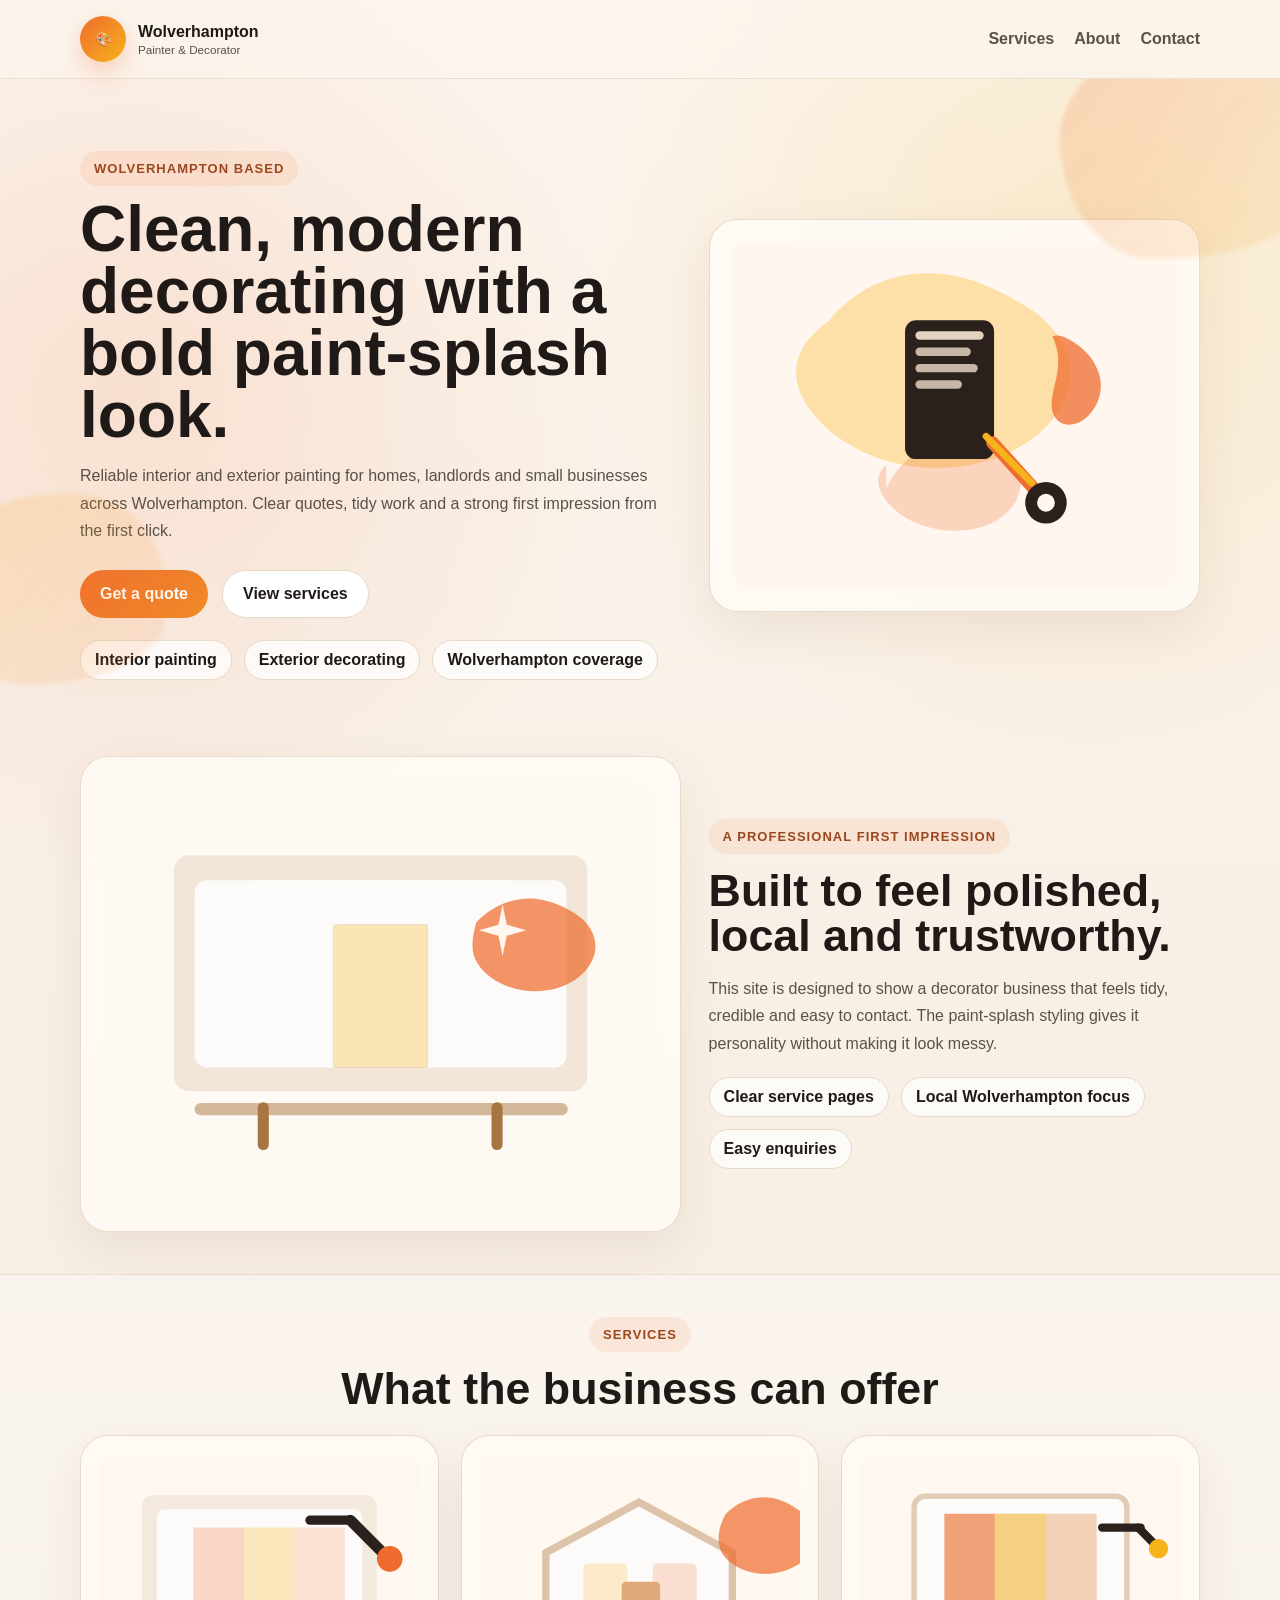
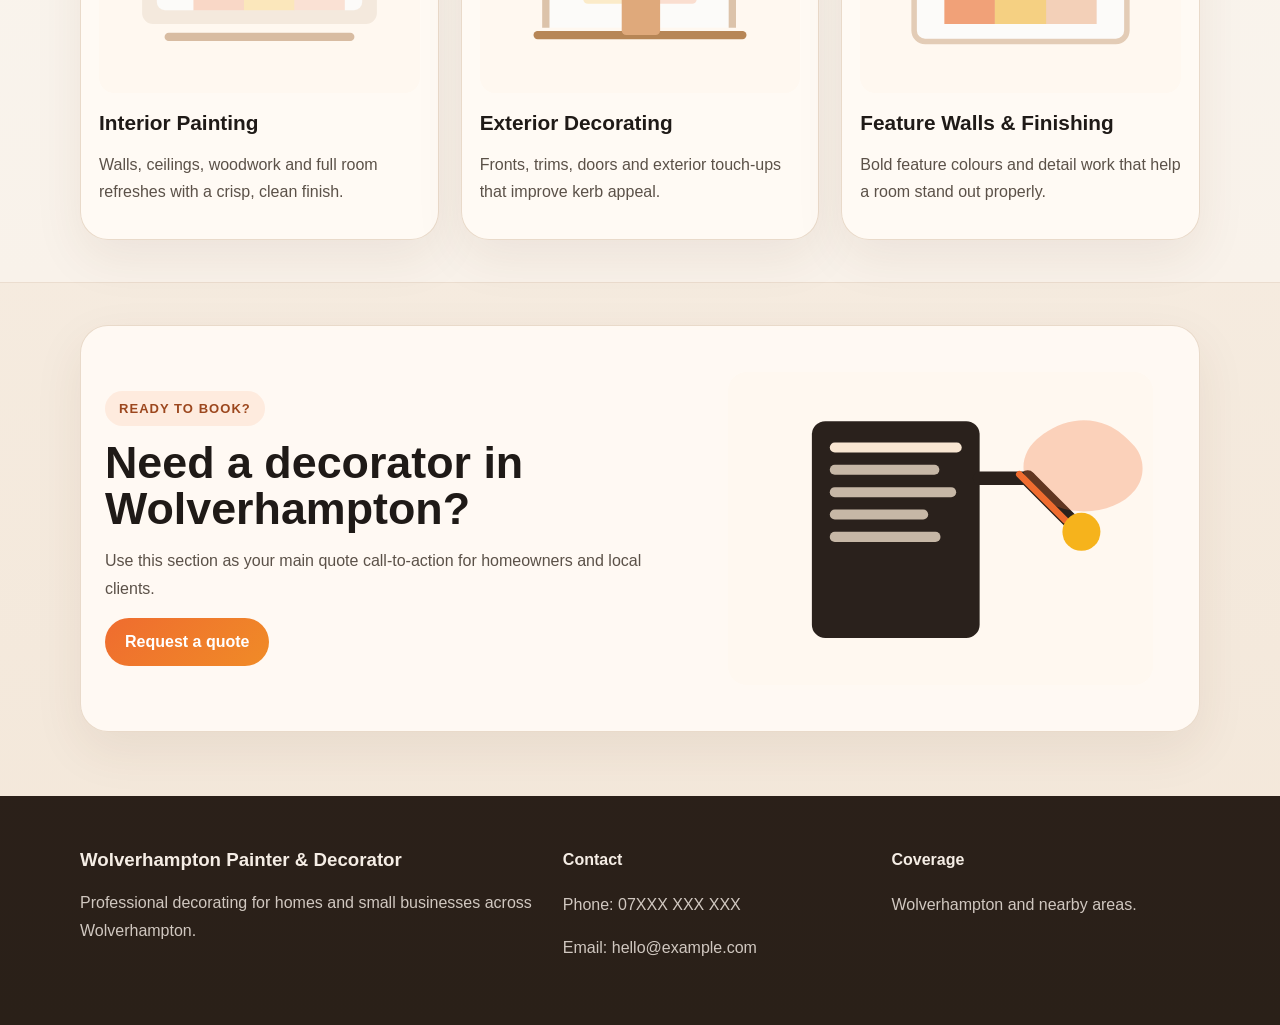
==== commit e3994b8a: "Add files via upload" ====
--- a/index.html
+++ b/index.html
@@ -3,111 +3,134 @@
 <head>
   <meta charset="UTF-8" />
   <meta name="viewport" content="width=device-width, initial-scale=1.0" />
-  <title>Professional Legal Services</title>
-  <link rel="preconnect" href="https://fonts.googleapis.com">
-  <link rel="preconnect" href="https://fonts.gstatic.com" crossorigin>
-  <link href="https://fonts.googleapis.com/css2?family=Cormorant+Garamond:wght@500;600;700&family=Inter:wght@400;500;600;700&display=swap" rel="stylesheet">
+  <title>Wolverhampton Painter & Decorator</title>
+  <meta name="description" content="Professional painter and decorator services in Wolverhampton. Interior, exterior and residential decorating with a bold paint-splash brand style." />
   <link rel="stylesheet" href="assets/css/styles.css" />
 </head>
 <body>
-  <header class="hero">
-    <div class="nav">
-      <div class="brand">NEMORA</div>
+  <header class="site-header">
+    <div class="container nav">
+      <a href="#top" class="brand">
+        <span class="brand-mark">🎨</span>
+        <span>
+          <strong>Wolverhampton</strong>
+          <small>Painter & Decorator</small>
+        </span>
+      </a>
       <nav>
+        <a href="#services">Services</a>
         <a href="#about">About</a>
-        <a href="#services">Services</a>
         <a href="#contact">Contact</a>
       </nav>
     </div>
-    <div class="hero-overlay"></div>
-    <div class="hero-content container">
-      <span class="eyebrow">Professional. Trusted. Clear.</span>
-      <h1>A stronger first impression for your legal brand</h1>
-      <p>
-        Clean presentation, premium imagery and clear service information that helps visitors feel confident from the moment they land.
-      </p>
-      <a class="btn" href="#contact">Enquire Now</a>
-    </div>
   </header>
 
-  <main>
-    <section class="section container split" id="about">
-      <div class="image-card large">
-        <img src="assets/images/consultation.svg" alt="Professional legal consultation" />
-      </div>
-      <div class="text-block">
-        <span class="eyebrow dark">Why clients trust us</span>
-        <h2>A professional first impression</h2>
-        <p>
-          The business is presented with clean branding, clear service information and a straightforward route to enquire, helping visitors feel confident from the start.
-        </p>
-        <ul class="feature-list">
-          <li>Clear service pages</li>
-          <li>Local coverage</li>
-          <li>Easy enquiries</li>
-        </ul>
+  <main id="top">
+    <section class="hero">
+      <div class="paint paint-a"></div>
+      <div class="paint paint-b"></div>
+      <div class="container hero-grid">
+        <div class="hero-copy">
+          <span class="eyebrow">Wolverhampton based</span>
+          <h1>Clean, modern decorating with a bold paint-splash look.</h1>
+          <p>
+            Reliable interior and exterior painting for homes, landlords and small businesses across Wolverhampton.
+            Clear quotes, tidy work and a strong first impression from the first click.
+          </p>
+          <div class="hero-actions">
+            <a class="btn btn-primary" href="#contact">Get a quote</a>
+            <a class="btn btn-secondary" href="#services">View services</a>
+          </div>
+          <ul class="hero-points">
+            <li>Interior painting</li>
+            <li>Exterior decorating</li>
+            <li>Wolverhampton coverage</li>
+          </ul>
+        </div>
+        <div class="hero-art card">
+          <img src="assets/images/hero-paint.svg" alt="Paint splash decorator illustration" />
+        </div>
       </div>
     </section>
 
-    <section class="section soft" id="services">
-      <div class="container center-heading">
-        <span class="eyebrow dark">Our focus</span>
-        <h2>Built to inspire confidence</h2>
-        <p class="section-intro">A polished presence that feels established, approachable and trustworthy.</p>
-      </div>
-      <div class="container card-grid">
-        <article class="service-card">
-          <img src="assets/images/library.svg" alt="Law books and legal paperwork" />
-          <div class="service-content">
-            <h3>Clear Information</h3>
-            <p>Pages that explain services cleanly, professionally and without clutter.</p>
+    <section id="about" class="section">
+      <div class="container split">
+        <div class="card image-card">
+          <img src="assets/images/room-finish.svg" alt="Freshly painted room illustration" />
+        </div>
+        <div class="text-block">
+          <span class="eyebrow">A professional first impression</span>
+          <h2>Built to feel polished, local and trustworthy.</h2>
+          <p>
+            This site is designed to show a decorator business that feels tidy, credible and easy to contact.
+            The paint-splash styling gives it personality without making it look messy.
+          </p>
+          <div class="ticks">
+            <div class="tick">Clear service pages</div>
+            <div class="tick">Local Wolverhampton focus</div>
+            <div class="tick">Easy enquiries</div>
           </div>
-        </article>
-        <article class="service-card">
-          <img src="assets/images/building.svg" alt="Professional office exterior" />
-          <div class="service-content">
-            <h3>Trusted Presence</h3>
-            <p>Imagery and layout that feel established, credible and premium.</p>
-          </div>
-        </article>
-        <article class="service-card">
-          <img src="assets/images/team.svg" alt="Professional team meeting" />
-          <div class="service-content">
-            <h3>Easy Enquiries</h3>
-            <p>A simple path to get in touch, backed by a calm and polished design.</p>
-          </div>
-        </article>
+        </div>
       </div>
     </section>
 
-    <section class="section container">
-      <div class="cta-banner">
-        <img src="assets/images/desk.svg" alt="Professional consultation desk" />
-        <div class="cta-overlay"></div>
-        <div class="cta-content">
-          <span class="eyebrow">Speak to us with confidence</span>
-          <h2>Professional presentation. Clear communication.</h2>
-          <p>Everything your website needs to feel trustworthy from the very first click.</p>
-          <a class="btn light" href="#contact">Contact Us</a>
+    <section id="services" class="section alt">
+      <div class="container">
+        <div class="section-heading">
+          <span class="eyebrow">Services</span>
+          <h2>What the business can offer</h2>
+        </div>
+        <div class="cards three-up">
+          <article class="card service-card">
+            <img src="assets/images/interior.svg" alt="Interior painting illustration" />
+            <h3>Interior Painting</h3>
+            <p>Walls, ceilings, woodwork and full room refreshes with a crisp, clean finish.</p>
+          </article>
+          <article class="card service-card">
+            <img src="assets/images/exterior.svg" alt="Exterior decorating illustration" />
+            <h3>Exterior Decorating</h3>
+            <p>Fronts, trims, doors and exterior touch-ups that improve kerb appeal.</p>
+          </article>
+          <article class="card service-card">
+            <img src="assets/images/feature-wall.svg" alt="Feature wall paint illustration" />
+            <h3>Feature Walls & Finishing</h3>
+            <p>Bold feature colours and detail work that help a room stand out properly.</p>
+          </article>
+        </div>
+      </div>
+    </section>
+
+    <section class="section cta-wrap">
+      <div class="container">
+        <div class="cta card">
+          <div class="cta-copy">
+            <span class="eyebrow">Ready to book?</span>
+            <h2>Need a decorator in Wolverhampton?</h2>
+            <p>Use this section as your main quote call-to-action for homeowners and local clients.</p>
+            <a class="btn btn-primary" href="#contact">Request a quote</a>
+          </div>
+          <div class="cta-art">
+            <img src="assets/images/quote.svg" alt="Paint roller and quote illustration" />
+          </div>
         </div>
       </div>
     </section>
   </main>
 
-  <footer class="footer" id="contact">
+  <footer id="contact" class="site-footer">
     <div class="container footer-grid">
       <div>
-        <div class="brand brand-footer">NEMORA</div>
-        <p>Professional websites and digital presentation for modern service businesses.</p>
+        <h3>Wolverhampton Painter & Decorator</h3>
+        <p>Professional decorating for homes and small businesses across Wolverhampton.</p>
       </div>
       <div>
         <h4>Contact</h4>
-        <p>hello@nemora.co.uk</p>
-        <p>York, United Kingdom</p>
+        <p>Phone: 07XXX XXX XXX</p>
+        <p>Email: hello@example.com</p>
       </div>
       <div>
-        <h4>Enquiries</h4>
-        <p>Use this site pack as a direct drag-and-drop replacement for your current repo contents.</p>
+        <h4>Coverage</h4>
+        <p>Wolverhampton and nearby areas.</p>
       </div>
     </div>
   </footer>
--- a/assets/css/styles.css
+++ b/assets/css/styles.css
@@ -1,232 +1,111 @@
 :root {
-  --bg: #f6f1ea;
-  --paper: #fffdf9;
-  --ink: #171513;
-  --muted: #6d655d;
-  --line: rgba(23, 21, 19, 0.1);
-  --accent: #b89562;
-  --accent-dark: #947447;
-  --shadow: 0 18px 50px rgba(32, 24, 18, 0.12);
+  --bg: #f7f0e7;
+  --panel: #fffaf5;
+  --ink: #1f1a17;
+  --muted: #5b5148;
+  --line: #e8d9c8;
+  --accent: #ef6c2f;
+  --accent-2: #f6b31c;
 }
 
 * { box-sizing: border-box; }
 html { scroll-behavior: smooth; }
 body {
   margin: 0;
-  font-family: 'Inter', sans-serif;
+  font-family: Arial, Helvetica, sans-serif;
   color: var(--ink);
-  background: linear-gradient(180deg, #faf7f2 0%, #f3ede5 100%);
+  background:
+    radial-gradient(circle at 10% 15%, rgba(239,108,47,.14) 0, rgba(239,108,47,0) 20%),
+    radial-gradient(circle at 85% 10%, rgba(246,179,28,.16) 0, rgba(246,179,28,0) 20%),
+    linear-gradient(180deg, #fbf5ee 0%, #f3e7d9 100%);
 }
 img { max-width: 100%; display: block; }
 a { color: inherit; text-decoration: none; }
-
-.container {
-  width: min(1120px, calc(100% - 32px));
-  margin: 0 auto;
+.container { width: min(1120px, calc(100% - 32px)); margin: 0 auto; }
+.card {
+  background: rgba(255,250,245,0.94);
+  border: 1px solid rgba(232,217,200,0.95);
+  border-radius: 28px;
+  box-shadow: 0 18px 50px rgba(88,56,29,.08);
 }
-
+.site-header {
+  position: sticky; top: 0; z-index: 10;
+  backdrop-filter: blur(12px);
+  background: rgba(251,245,238,.78);
+  border-bottom: 1px solid rgba(232,217,200,0.8);
+}
+.nav {
+  min-height: 78px; display: flex; align-items: center; justify-content: space-between; gap: 20px;
+}
+.brand { display: flex; align-items: center; gap: 12px; font-size: 14px; }
+.brand strong { display: block; font-size: 16px; }
+.brand small { display: block; color: var(--muted); margin-top: 2px; }
+.brand-mark {
+  width: 46px; height: 46px; border-radius: 50%; display: grid; place-items: center;
+  background: linear-gradient(135deg, var(--accent), var(--accent-2));
+  color: white; box-shadow: 0 10px 25px rgba(239,108,47,.28);
+}
+nav { display: flex; gap: 20px; flex-wrap: wrap; }
+nav a { color: var(--muted); font-weight: 700; }
 .hero {
-  position: relative;
-  min-height: 92vh;
-  display: flex;
-  flex-direction: column;
-  justify-content: space-between;
-  background: url('../images/hero.svg') center/cover no-repeat;
-  color: #fff;
+  position: relative; overflow: hidden; padding: 72px 0 34px;
 }
-
-.hero-overlay {
-  position: absolute;
-  inset: 0;
-  background: linear-gradient(180deg, rgba(20,18,16,0.45) 0%, rgba(20,18,16,0.58) 100%);
+.paint {
+  position: absolute; border-radius: 50% 40% 60% 35% / 45% 50% 35% 55%;
+  filter: blur(2px); opacity: .8;
 }
-
-.nav,
-.hero-content {
-  position: relative;
-  z-index: 2;
+.paint-a {
+  width: 260px; height: 220px; top: -40px; right: -40px;
+  background: linear-gradient(135deg, rgba(239,108,47,.25), rgba(246,179,28,.15));
 }
-
-.nav {
-  width: min(1120px, calc(100% - 32px));
-  margin: 0 auto;
-  display: flex;
-  align-items: center;
-  justify-content: space-between;
-  padding: 28px 0;
+.paint-b {
+  width: 220px; height: 190px; bottom: 30px; left: -55px;
+  background: linear-gradient(135deg, rgba(246,179,28,.22), rgba(239,108,47,.12));
 }
-
-.nav nav {
-  display: flex;
-  gap: 28px;
-  font-size: 0.95rem;
+.hero-grid, .split, .cta {
+  display: grid; grid-template-columns: 1.1fr .9fr; gap: 28px; align-items: center;
 }
-
-.brand {
-  font-family: 'Cormorant Garamond', serif;
-  font-size: 2rem;
-  font-weight: 700;
-  letter-spacing: 0.08em;
+.hero-copy h1 {
+  font-size: clamp(2.4rem, 5vw, 4.6rem);
+  line-height: .97; margin: 12px 0 16px;
 }
-
-.hero-content {
-  padding: 80px 0 110px;
-  max-width: 700px;
+.hero-copy p, .text-block p, .service-card p, .cta-copy p, .site-footer p { color: var(--muted); line-height: 1.7; }
+.eyebrow {
+  display: inline-block; padding: 10px 14px; border-radius: 999px; font-size: 13px; font-weight: 800;
+  letter-spacing: .08em; text-transform: uppercase; background: rgba(239,108,47,.1); color: #9c471e;
 }
-
-.eyebrow {
-  display: inline-block;
-  margin-bottom: 18px;
-  font-size: 0.85rem;
-  letter-spacing: 0.18em;
-  text-transform: uppercase;
-  opacity: 0.95;
+.hero-actions { display: flex; gap: 14px; flex-wrap: wrap; margin: 26px 0 18px; }
+.btn {
+  display: inline-flex; align-items: center; justify-content: center; min-height: 48px; padding: 0 20px;
+  border-radius: 999px; font-weight: 800;
 }
-
-.eyebrow.dark { color: var(--accent-dark); }
-
-h1, h2, h3, h4 {
-  font-family: 'Cormorant Garamond', serif;
-  margin: 0 0 14px;
-  line-height: 0.98;
+.btn-primary { background: linear-gradient(135deg, var(--accent), #f08b27); color: white; }
+.btn-secondary { background: white; border: 1px solid var(--line); }
+.hero-points {
+  list-style: none; padding: 0; margin: 22px 0 0; display: flex; gap: 12px; flex-wrap: wrap;
 }
-
-h1 { font-size: clamp(3.2rem, 7vw, 5.7rem); }
-h2 { font-size: clamp(2.2rem, 4vw, 3.5rem); }
-h3 { font-size: 1.9rem; }
-h4 { font-size: 1.3rem; }
-
-p {
-  margin: 0 0 16px;
-  color: var(--muted);
-  line-height: 1.75;
-  font-size: 1rem;
+.hero-points li, .tick {
+  background: rgba(255,255,255,.75); border: 1px solid var(--line); border-radius: 999px; padding: 10px 14px; font-weight: 700;
 }
-
-.hero p { color: rgba(255,255,255,0.9); max-width: 620px; font-size: 1.08rem; }
-
-.btn {
-  display: inline-flex;
-  align-items: center;
-  justify-content: center;
-  padding: 14px 22px;
-  border-radius: 999px;
-  background: var(--accent);
-  color: #fff;
-  font-weight: 600;
-  box-shadow: var(--shadow);
+.hero-art, .image-card, .cta-art { padding: 22px; }
+.section { padding: 42px 0; }
+.alt { background: rgba(255,255,255,.35); border-top: 1px solid rgba(232,217,200,.8); border-bottom: 1px solid rgba(232,217,200,.8); }
+.text-block h2, .section-heading h2, .cta-copy h2 { font-size: clamp(2rem, 3.5vw, 3.4rem); line-height: 1.02; margin: 14px 0; }
+.ticks { display: flex; gap: 12px; flex-wrap: wrap; margin-top: 20px; }
+.section-heading { text-align: center; max-width: 760px; margin: 0 auto 24px; }
+.cards.three-up { display: grid; grid-template-columns: repeat(3, 1fr); gap: 22px; }
+.service-card { padding: 18px; }
+.service-card h3 { margin: 18px 0 10px; font-size: 1.3rem; }
+.cta { padding: 24px; }
+.site-footer {
+  padding: 34px 0 48px; background: rgba(35,24,17,.96); color: #f5ede5; margin-top: 22px;
 }
-
-.btn.light { background: #fff; color: var(--ink); }
-
-.section { padding: 88px 0; }
-.soft { background: rgba(255,255,255,0.56); border-top: 1px solid var(--line); border-bottom: 1px solid var(--line); }
-.split {
-  display: grid;
-  grid-template-columns: 1.08fr 0.92fr;
-  gap: 48px;
-  align-items: center;
-}
-
-.image-card,
-.service-card,
-.cta-banner {
-  border-radius: 24px;
-  overflow: hidden;
-  box-shadow: var(--shadow);
-}
-
-.image-card.large {
-  min-height: 500px;
-  background: var(--paper);
-  border: 1px solid rgba(0,0,0,0.04);
-}
-
-.image-card.large img { width: 100%; height: 100%; object-fit: cover; }
-
-.text-block { padding-right: 10px; }
-.feature-list {
-  margin: 28px 0 0;
-  padding: 0;
-  list-style: none;
-  display: grid;
-  gap: 14px;
-}
-.feature-list li {
-  padding: 16px 18px;
-  background: rgba(255,255,255,0.82);
-  border: 1px solid var(--line);
-  border-radius: 16px;
-  font-weight: 600;
-}
-
-.center-heading { text-align: center; max-width: 740px; }
-.section-intro { margin: 0 auto; }
-.card-grid {
-  margin-top: 40px;
-  display: grid;
-  grid-template-columns: repeat(3, 1fr);
-  gap: 26px;
-}
-.service-card {
-  background: var(--paper);
-  border: 1px solid rgba(0,0,0,0.04);
-}
-.service-card img {
-  width: 100%;
-  height: 250px;
-  object-fit: cover;
-}
-.service-content { padding: 24px; }
-
-.cta-banner {
-  position: relative;
-  min-height: 420px;
-}
-.cta-banner img {
-  width: 100%;
-  height: 420px;
-  object-fit: cover;
-}
-.cta-overlay {
-  position: absolute;
-  inset: 0;
-  background: linear-gradient(90deg, rgba(17,15,13,0.78) 0%, rgba(17,15,13,0.45) 48%, rgba(17,15,13,0.18) 100%);
-}
-.cta-content {
-  position: absolute;
-  left: 42px;
-  bottom: 42px;
-  z-index: 2;
-  color: #fff;
-  max-width: 560px;
-}
-.cta-content p { color: rgba(255,255,255,0.88); }
-
-.footer {
-  padding: 40px 0 60px;
-  background: #16120f;
-  color: rgba(255,255,255,0.8);
-}
-.footer-grid {
-  display: grid;
-  grid-template-columns: 1.2fr 0.8fr 1fr;
-  gap: 24px;
-}
-.brand-footer { color: #fff; margin-bottom: 14px; }
-.footer h4 { color: #fff; margin-bottom: 12px; }
-.footer p { color: rgba(255,255,255,0.72); }
+.footer-grid { display: grid; grid-template-columns: 1.2fr .8fr .8fr; gap: 20px; }
+.site-footer p { color: rgba(245,237,229,.82); }
 
 @media (max-width: 900px) {
-  .split, .card-grid, .footer-grid { grid-template-columns: 1fr; }
-  .nav { gap: 20px; flex-direction: column; }
-  .hero { min-height: auto; }
-  .hero-content { padding: 34px 0 76px; }
+  .hero-grid, .split, .cta, .cards.three-up, .footer-grid { grid-template-columns: 1fr; }
+  .hero { padding-top: 40px; }
+  .nav { padding: 14px 0; align-items: flex-start; flex-direction: column; }
+  .hero-copy h1 { max-width: 12ch; }
 }
-
-@media (max-width: 640px) {
-  .nav nav { gap: 16px; flex-wrap: wrap; justify-content: center; }
-  .section { padding: 72px 0; }
-  .cta-content { left: 24px; right: 24px; bottom: 24px; }
-  .cta-banner, .cta-banner img { min-height: 340px; height: 340px; }
-}
